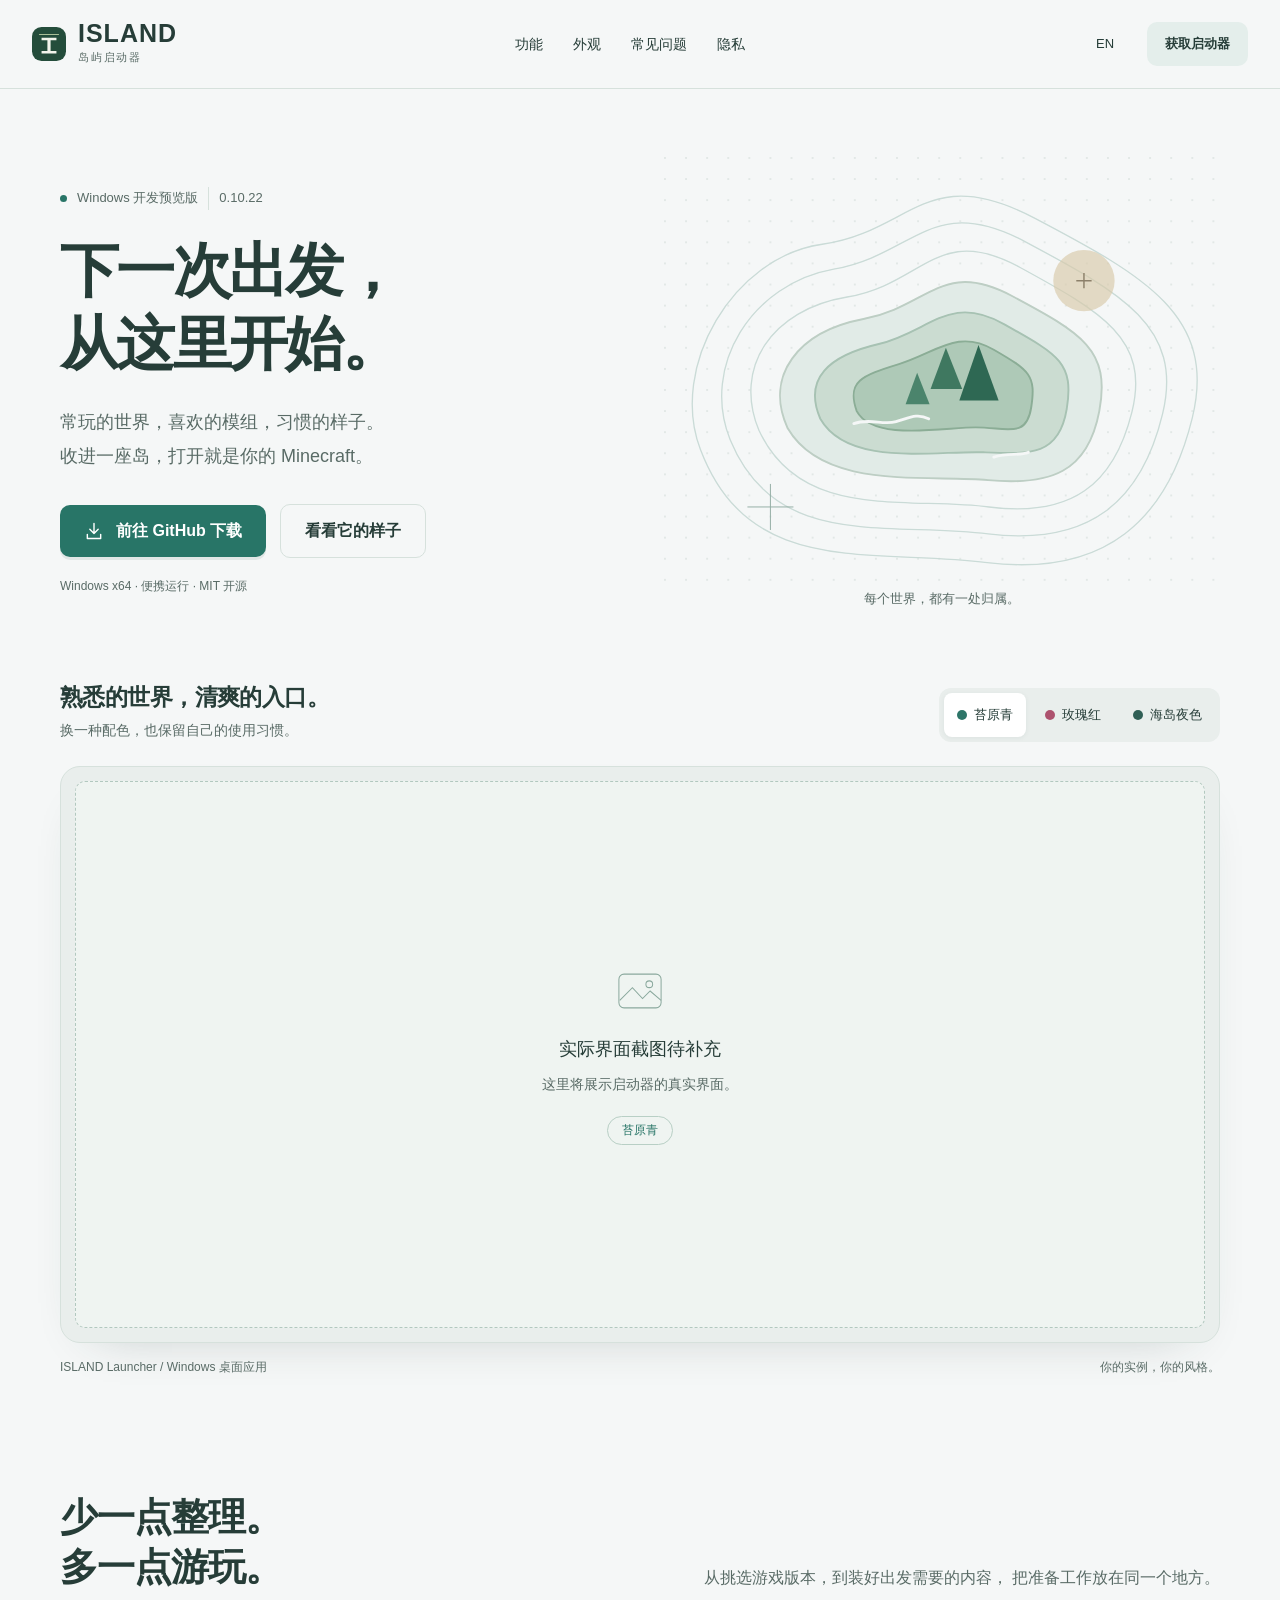
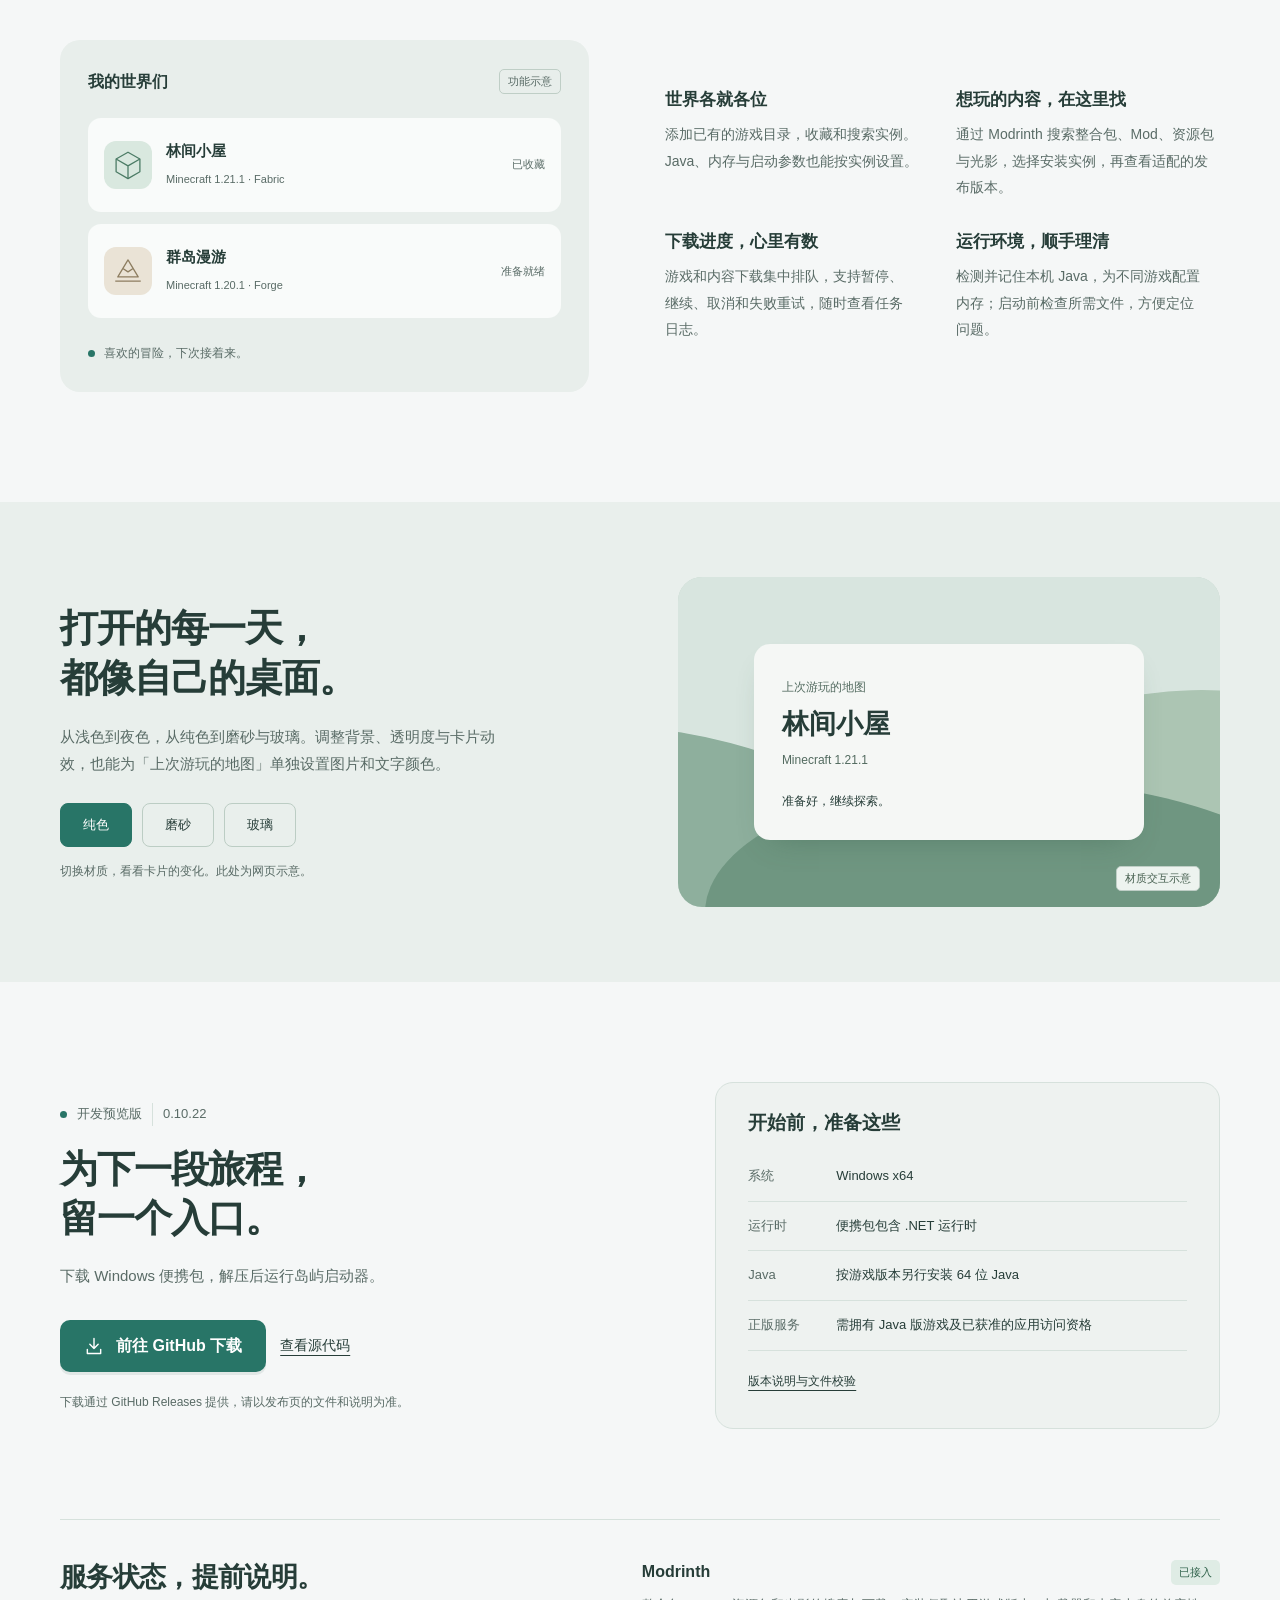
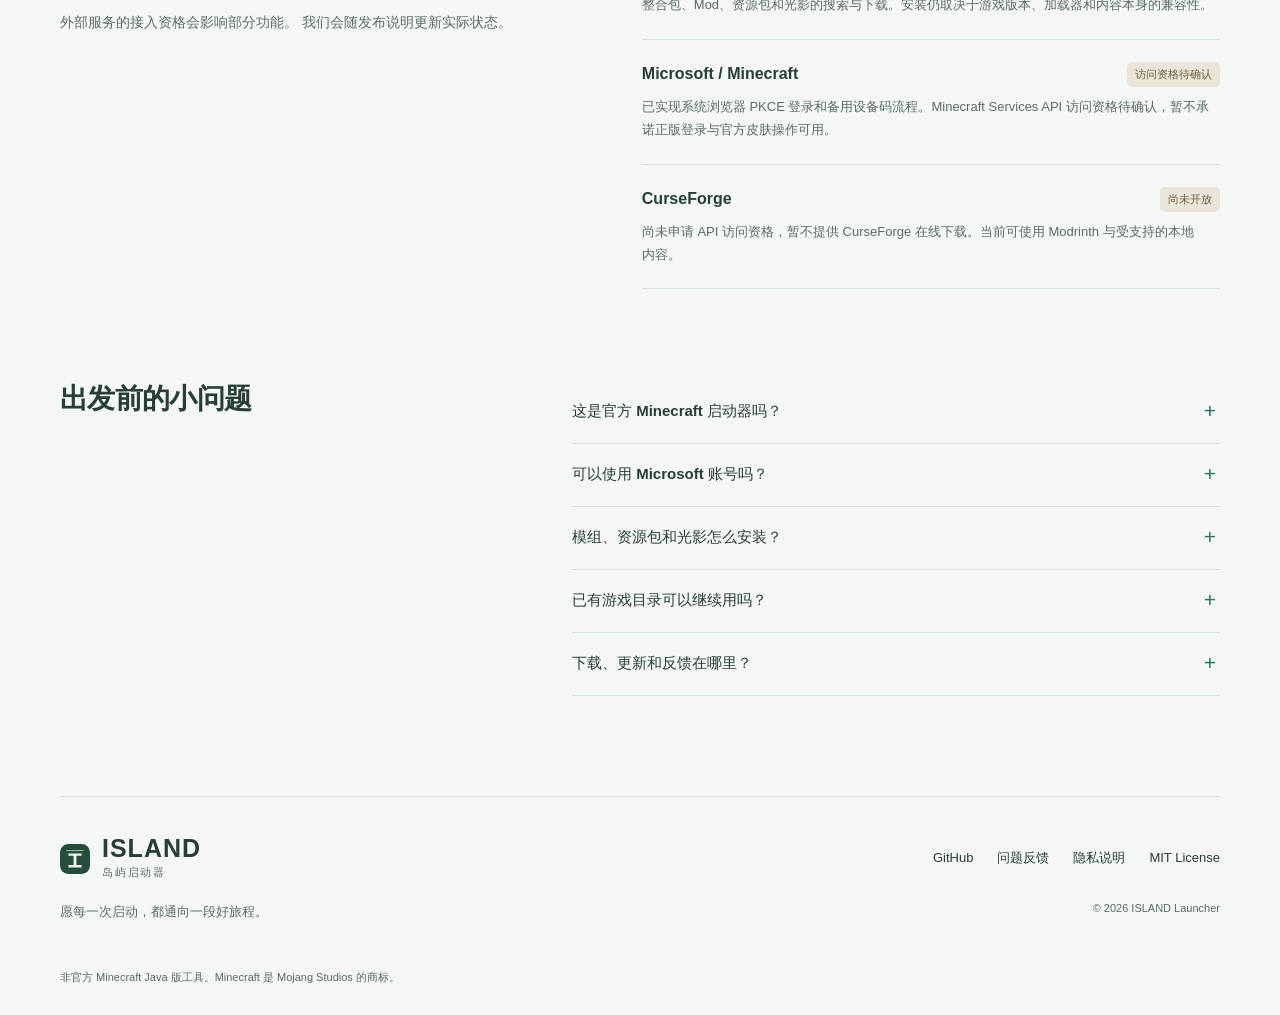
==== launcher/website/index.html @ ce2cfb34 "Redesign bilingual website with soft island palette and owner-supplied screenshot slots" ====
<!doctype html>
<html lang="zh-CN" data-palette="forest">
<head>
<meta charset="utf-8"><meta name="viewport" content="width=device-width,initial-scale=1"><meta name="theme-color" content="#f5f7f7"><meta name="description" content="ISLAND 岛屿启动器，为 Minecraft Java 版整理实例、下载模组与光影，定制属于你的桌面。适用于 Windows x64。"><meta name="referrer" content="no-referrer"><meta property="og:type" content="website"><meta property="og:title" content="ISLAND 岛屿启动器 — 下一次出发，从这里开始。"><meta property="og:description" content="管理游戏实例，下载模组与光影，让每个世界都有自己的位置。"><title>ISLAND 岛屿启动器 — 下一次出发，从这里开始。</title><link rel="icon" href="./assets/favicon.svg" type="image/svg+xml"><link rel="stylesheet" href="./styles.css"><script src="./site.config.js" defer></script><script src="./links.js" defer></script><script src="./app.js" defer></script>
</head>
<body>
<a class="skip-link" href="#main" data-i18n="skip">跳到主要内容</a>
<header class="site-header"><div class="header-inner"><a class="wordmark" href="./index.html" aria-label="ISLAND Launcher 首页" data-i18n-aria="home"><img src="./assets/favicon.svg" width="34" height="34" alt=""><span>ISLAND<small data-i18n="brand.subtitle">岛屿启动器</small></span></a><button class="menu-toggle" type="button" aria-expanded="false" aria-controls="main-nav" aria-label="打开导航" data-i18n-aria="menu"><span></span><span></span></button><nav id="main-nav" class="main-nav" aria-label="主要导航" data-i18n-aria="navigation"><a href="#features" data-i18n="nav.features">功能</a><a href="#appearance" data-i18n="nav.look">外观</a><a href="#faq" data-i18n="nav.faq">常见问题</a><a href="./privacy.html" data-i18n="nav.privacy">隐私</a></nav><div class="header-actions"><button class="language-button" type="button" data-language-toggle aria-label="Switch to English">EN</button><a class="button button-small" href="#download" data-i18n="nav.download">获取启动器</a></div></div></header>
<main id="main">
<section class="hero section-shell"><div class="hero-copy"><p class="release-label"><span class="status-dot" aria-hidden="true"></span><span data-i18n="hero.preview">Windows 开发预览版</span><span data-version>0.10.22</span></p><h1 data-i18n="hero.title">下一次出发，<br>从这里开始。</h1><p class="hero-description" data-i18n="hero.description">常玩的世界，喜欢的模组，习惯的样子。<br>收进一座岛，打开就是你的 Minecraft。</p><div class="hero-actions"><a class="button button-primary unavailable" data-download aria-disabled="true" tabindex="-1"><svg viewBox="0 0 24 24" aria-hidden="true"><path d="M12 3v12m-5-5 5 5 5-5M4 16v5h16v-5"/></svg><span data-download-label>下载即将开放</span></a><a class="button button-quiet" href="#showcase" data-i18n="hero.explore">看看它的样子</a></div><p class="platform-note" data-i18n="hero.platform">Windows x64 · 便携运行 · MIT 开源</p></div><div class="island-art" aria-hidden="true"><svg viewBox="0 0 580 460"><defs><pattern id="dots" width="22" height="22" patternUnits="userSpaceOnUse"><circle cx="1" cy="1" r="1" fill="#acbdb7"/></pattern></defs><rect width="580" height="460" fill="url(#dots)" opacity=".35"/><g fill="none" stroke="#cadbd7" stroke-width="1.4"><path d="M38 305C5 219 72 104 165 91S273 4 387 64 577 166 551 272 461 438 337 423 89 439 38 305Z"/><path d="M69 295C38 218 92 132 177 117S279 36 378 89 542 177 520 268 444 406 338 393 116 410 69 295Z"/><path d="M99 285C72 220 112 159 191 146S285 68 371 115 507 190 488 266 425 376 339 365 143 380 99 285Z"/></g><path d="M129 283C104 228 140 182 208 169S290 106 363 145 466 201 454 265 403 343 338 337 167 348 129 283Z" fill="#e1ebe7" stroke="#bdcec4" stroke-width="2"/><path d="M163 273C145 231 172 207 224 195S297 142 354 174 428 214 420 263 382 310 333 308 192 324 163 273Z" fill="#cbdcd1" stroke="#a7c2b3" stroke-width="2"/><path d="M201 265C190 234 206 228 245 216S306 179 344 201 388 228 383 261 358 282 325 282 218 297 201 265Z" fill="#aec9b7" stroke="#8bad96" stroke-width="2"/><path d="m278 242 16-43 17 43Z" fill="#3f7860"/><path d="m308 254 20-58 21 58Z" fill="#2e6853"/><path d="m252 258 12-33 13 33Z" fill="#4b846c"/><path d="M198 278c17-6 30 2 44-2s22-9 34-3M344 313c15-5 26-1 36-5" fill="none" stroke="#f5f7f7" stroke-width="3" stroke-linecap="round"/><circle cx="438" cy="129" r="32" fill="#d9c9aa" opacity=".65"/><path d="M430 129h16m-8-8v16" stroke="#8c806a" stroke-width="1.5"/><path d="M87 365h48m-24-24v48" stroke="#93ada4"/></svg><span class="art-caption" data-i18n="hero.art">每个世界，都有一处归属。</span></div></section>
<section id="showcase" class="showcase section-shell" aria-labelledby="showcase-title"><div class="showcase-toolbar"><div><h2 id="showcase-title" data-i18n="showcase.title">熟悉的世界，清爽的入口。</h2><p data-i18n="showcase.description">换一种配色，也保留自己的使用习惯。</p></div><div class="theme-options" role="group" aria-label="切换主题预览" data-i18n-aria="showcase.aria"><button type="button" class="theme-option" data-theme-choice="forest" aria-pressed="true"><span class="swatch swatch-forest" aria-hidden="true"></span><span data-i18n="theme.forest">苔原青</span></button><button type="button" class="theme-option" data-theme-choice="rose" aria-pressed="false"><span class="swatch swatch-rose" aria-hidden="true"></span><span data-i18n="theme.rose">玫瑰红</span></button><button type="button" class="theme-option" data-theme-choice="glass" aria-pressed="false"><span class="swatch swatch-glass" aria-hidden="true"></span><span data-i18n="theme.glass">海岛夜色</span></button></div></div><div class="screenshot-stage"><div class="image-placeholder" id="main-placeholder"><svg viewBox="0 0 64 64" aria-hidden="true"><rect x="7" y="12" width="50" height="40" rx="6"/><path d="m8 43 15-15 12 13 9-9 13 11"/><circle cx="43" cy="24" r="4"/></svg><strong data-i18n="showcase.pending">实际界面截图待补充</strong><p data-i18n="showcase.pendingNote">这里将展示启动器的真实界面。</p><span id="placeholder-theme">苔原青</span></div><button class="screenshot-button" type="button" data-zoom-main hidden aria-label="放大查看启动器界面" data-i18n-aria="showcase.zoom"><img id="main-screenshot" alt="ISLAND Launcher 实际界面" width="1240" height="830"><span class="zoom-label" data-i18n="showcase.enlarge">放大查看</span></button></div><div class="showcase-caption"><span data-i18n="showcase.caption">ISLAND Launcher / Windows 桌面应用</span><span data-i18n="showcase.captionRight">你的实例，你的风格。</span></div></section>
<section id="features" class="feature-section section-shell"><div class="section-heading"><h2 data-i18n="features.title">少一点整理。<br>多一点游玩。</h2><p data-i18n="features.description">从挑选游戏版本，到装好出发需要的内容，<br>把准备工作放在同一个地方。</p></div><div class="feature-layout"><div class="worlds-demo" aria-label="实例管理示意，非实际应用界面" data-i18n-aria="features.demo"><div class="demo-toolbar"><strong data-i18n="features.demoTitle">我的世界们</strong><span data-i18n="features.demoNote">功能示意</span></div><div class="world-row"><span class="world-icon"><svg viewBox="0 0 40 40" aria-hidden="true"><path d="m20 5 14 8v15l-14 8-14-8V13Z"/><path d="m6 13 14 8 14-8M20 21v15"/></svg></span><div><strong data-i18n="world.forest">林间小屋</strong><small>Minecraft 1.21.1 · Fabric</small></div><span class="world-status" data-i18n="world.favorite">已收藏</span></div><div class="world-row"><span class="world-icon sand"><svg viewBox="0 0 40 40" aria-hidden="true"><path d="M8 27 20 7l12 20ZM5 32h30m-21-15 6 4 6-4"/></svg></span><div><strong data-i18n="world.island">群岛漫游</strong><small>Minecraft 1.20.1 · Forge</small></div><span class="world-status" data-i18n="world.ready">准备就绪</span></div><div class="demo-bottom"><span class="status-dot" aria-hidden="true"></span><span data-i18n="features.demoBottom">喜欢的冒险，下次接着来。</span></div></div><div class="feature-list"><article><h3 data-i18n="features.instances">世界各就各位</h3><p data-i18n="features.instancesBody">添加已有的游戏目录，收藏和搜索实例。Java、内存与启动参数也能按实例设置。</p></article><article><h3 data-i18n="features.downloads">想玩的内容，在这里找</h3><p data-i18n="features.downloadsBody">通过 Modrinth 搜索整合包、Mod、资源包与光影，选择安装实例，再查看适配的发布版本。</p></article><article><h3 data-i18n="features.queue">下载进度，心里有数</h3><p data-i18n="features.queueBody">游戏和内容下载集中排队，支持暂停、继续、取消和失败重试，随时查看任务日志。</p></article><article><h3 data-i18n="features.runtime">运行环境，顺手理清</h3><p data-i18n="features.runtimeBody">检测并记住本机 Java，为不同游戏配置内存；启动前检查所需文件，方便定位问题。</p></article></div></div></section>
<section id="appearance" class="appearance-section"><div class="section-shell appearance-layout"><div class="appearance-copy"><h2 data-i18n="appearance.title">打开的每一天，<br>都像自己的桌面。</h2><p data-i18n="appearance.body">从浅色到夜色，从纯色到磨砂与玻璃。调整背景、透明度与卡片动效，也能为「上次游玩的地图」单独设置图片和文字颜色。</p><div class="material-options" role="group" aria-label="背景材质示意" data-i18n-aria="appearance.materials"><button type="button" data-material="solid" aria-pressed="true" data-i18n="material.solid">纯色</button><button type="button" data-material="frosted" aria-pressed="false" data-i18n="material.frosted">磨砂</button><button type="button" data-material="glass" aria-pressed="false" data-i18n="material.glass">玻璃</button></div><p class="interaction-hint" data-i18n="appearance.hint">切换材质，看看卡片的变化。此处为网页示意。</p></div><div class="material-demo" data-material-demo="solid"><div class="sample-landscape" aria-hidden="true"><span></span><span></span><span></span></div><div class="map-sample"><span data-i18n="appearance.mapLabel">上次游玩的地图</span><h3 data-i18n="world.forest">林间小屋</h3><p>Minecraft 1.21.1</p><span class="map-action" data-i18n="appearance.mapAction">准备好，继续探索。</span></div><span class="demo-disclaimer" data-i18n="appearance.demo">材质交互示意</span></div></div></section>
<section id="download" class="download-section section-shell"><div class="download-copy"><span class="release-label"><span class="status-dot" aria-hidden="true"></span><span data-i18n="download.preview">开发预览版</span><span data-version>0.10.22</span></span><h2 data-i18n="download.title">为下一段旅程，<br>留一个入口。</h2><p data-i18n="download.body">下载 Windows 便携包，解压后运行岛屿启动器。</p><div class="hero-actions"><a class="button button-primary unavailable" data-download aria-disabled="true" tabindex="-1"><svg viewBox="0 0 24 24" aria-hidden="true"><path d="M12 3v12m-5-5 5 5 5-5M4 16v5h16v-5"/></svg><span data-download-label>下载即将开放</span></a><a class="text-link unavailable" data-github aria-disabled="true" tabindex="-1" data-i18n="download.source">查看源代码</a></div><p class="download-note" data-download-note>发布后将通过 GitHub Releases 提供下载。</p></div><div class="requirements"><h3 data-i18n="download.requirements">开始前，准备这些</h3><dl><div><dt data-i18n="download.system">系统</dt><dd>Windows x64</dd></div><div><dt data-i18n="download.runtime">运行时</dt><dd data-i18n="download.runtimeBody">便携包包含 .NET 运行时</dd></div><div><dt>Java</dt><dd data-i18n="download.java">按游戏版本另行安装 64 位 Java</dd></div><div><dt data-i18n="download.account">正版服务</dt><dd data-i18n="download.accountBody">需拥有 Java 版游戏及已获准的应用访问资格</dd></div></dl><a class="text-link unavailable" data-releases aria-disabled="true" tabindex="-1" data-i18n="download.notes">版本说明与文件校验</a></div></section>
<section id="services" class="services-section section-shell"><div><h2 data-i18n="services.title">服务状态，提前说明。</h2><p data-i18n="services.body">外部服务的接入资格会影响部分功能。<br>我们会随发布说明更新实际状态。</p></div><div class="service-list"><article><div><h3>Modrinth</h3><span class="service-status available" data-i18n="services.available">已接入</span></div><p data-i18n="services.modrinth">整合包、Mod、资源包和光影的搜索与下载。安装仍取决于游戏版本、加载器和内容本身的兼容性。</p></article><article><div><h3>Microsoft / Minecraft</h3><span class="service-status" data-i18n="services.pending">访问资格待确认</span></div><p data-i18n="services.microsoft">已实现系统浏览器 PKCE 登录和备用设备码流程。Minecraft Services API 访问资格待确认，暂不承诺正版登录与官方皮肤操作可用。</p></article><article><div><h3>CurseForge</h3><span class="service-status" data-i18n="services.notYet">尚未开放</span></div><p data-i18n="services.curseforge">尚未申请 API 访问资格，暂不提供 CurseForge 在线下载。当前可使用 Modrinth 与受支持的本地内容。</p></article></div></section>
<section id="faq" class="faq-section section-shell"><h2 data-i18n="faq.title">出发前的小问题</h2><div class="faq-list"><details><summary data-i18n="faq.q1">这是官方 Minecraft 启动器吗？</summary><p data-i18n="faq.a1">ISLAND 是独立开发的非官方 Minecraft Java 版启动器，与 Mojang Studios 或 Microsoft 无隶属、合作或背书关系。</p></details><details><summary data-i18n="faq.q2">可以使用 Microsoft 账号吗？</summary><p data-i18n="faq.a2">已实现浏览器授权码 + PKCE 和备用设备码流程，但本应用的 Minecraft API 访问资格仍待确认。正版服务需要已获准的应用与拥有 Java 版游戏的账号，请以发布说明为准。</p></details><details><summary data-i18n="faq.q3">模组、资源包和光影怎么安装？</summary><p data-i18n="faq.a3">在启动器下载中心选择内容类型和安装实例，搜索 Modrinth 内容并选择兼容版本。Mod 需要对应的加载器；光影通常还需要 Iris 或 OptiFine 等组件。资源包和光影下载后需在游戏中启用。</p></details><details><summary data-i18n="faq.q4">已有游戏目录可以继续用吗？</summary><p data-i18n="faq.a4">可以添加已有的 .minecraft 目录，浏览其中的实例和存档。为避免混用不同版本的内容，建议按实例管理目录；具体兼容性仍取决于游戏、加载器和依赖。</p></details><details><summary data-i18n="faq.q5">下载、更新和反馈在哪里？</summary><p data-i18n="faq.a5">下载和版本说明通过 GitHub Releases 提供，问题可通过项目 Issues 反馈。本站不提供网页账号登录，也不托管 Minecraft 游戏文件。</p></details></div></section>
</main>
<footer class="site-footer section-shell"><div><a class="wordmark" href="./index.html"><img src="./assets/favicon.svg" width="30" height="30" alt=""><span>ISLAND<small data-i18n="brand.subtitle">岛屿启动器</small></span></a><p data-i18n="footer.note">愿每一次启动，都通向一段好旅程。</p></div><div class="footer-links"><a class="unavailable" data-github aria-disabled="true" tabindex="-1">GitHub</a><a class="unavailable" data-contact aria-disabled="true" tabindex="-1" data-i18n="footer.contact">问题反馈</a><a href="./privacy.html" data-i18n="nav.privacy">隐私说明</a><a href="./LICENSE.txt">MIT License</a><small>© 2026 ISLAND Launcher</small></div><p class="independent-note" data-i18n="footer.independent">非官方 Minecraft Java 版工具。Minecraft 是 Mojang Studios 的商标。</p></footer>
<dialog id="image-dialog" aria-label="启动器界面大图" data-i18n-aria="dialog.label"><div class="dialog-toolbar"><span data-i18n="dialog.hint">按 Esc 或点击外侧关闭</span><button type="button" data-close-dialog aria-label="关闭大图" data-i18n-aria="dialog.close">×</button></div><img id="dialog-image" alt="" width="1240" height="830"></dialog>
</body></html>
---- launcher/website/styles.css ----
:root{color-scheme:light;--paper:#f5f7f7;--surface:#fff;--ink:#263d38;--muted:#596b66;--accent:#287567;--accent-hover:#1f5e53;--tint:#e4eeeb;--line:#d6e1dc;--sea:#c8dfda;--sand:#d9c9aa;--font:'Segoe UI','Microsoft YaHei','PingFang SC',sans-serif}
*{box-sizing:border-box}html{scroll-behavior:smooth;scroll-padding-top:100px}body{margin:0;background:var(--paper);color:var(--ink);font:16px/1.75 var(--font);-webkit-font-smoothing:antialiased}button,a{-webkit-tap-highlight-color:transparent;touch-action:manipulation}button{font:inherit;cursor:pointer;color:inherit;border:0}a{color:inherit;text-decoration:none}p,h1,h2,h3{margin:0}h1,h2,h3{line-height:1.3;text-wrap:balance}p{text-wrap:pretty}h1{font-size:clamp(40px,4.6vw,66px);font-weight:650;letter-spacing:-.045em;line-height:1.24}h2{font-size:clamp(28px,3vw,40px);font-weight:650;letter-spacing:-.025em}h3{font-size:19px;font-weight:650}svg{display:block}.button svg{width:20px;height:20px;fill:none;stroke:currentColor;stroke-width:1.7;stroke-linecap:round;stroke-linejoin:round}button:focus-visible,a:focus-visible,summary:focus-visible{outline:3px solid var(--accent);outline-offset:5px}a:not([href]){cursor:default}button,a.button{min-height:44px}img{max-width:100%;height:auto}[hidden]{display:none!important}.section-shell{width:min(1160px,calc(100% - 88px));margin-inline:auto}.skip-link{position:fixed;top:12px;left:12px;z-index:100;background:var(--ink);color:white;padding:10px 18px;transform:translateY(-180%)}.skip-link:focus{transform:none}
.site-header{position:sticky;top:0;z-index:20;background:#f5f7f7f5;border-bottom:1px solid var(--line)}.header-inner{width:min(1280px,calc(100% - 64px));margin:auto;display:flex;align-items:center;justify-content:space-between;gap:24px;min-height:88px}.wordmark{display:inline-flex;gap:12px;align-items:center;line-height:1.1}.wordmark>span{font-family:'Trebuchet MS',var(--font);font-size:25px;letter-spacing:.04em;font-weight:700}.wordmark small{display:block;font:11px/1.8 var(--font);letter-spacing:.16em;color:var(--muted)}.main-nav,.header-actions{display:flex;align-items:center;gap:30px}.main-nav a{font-size:14px;min-height:44px;display:flex;align-items:center}.main-nav a:hover,.text-link:hover,.footer-links a:hover{color:var(--accent);text-decoration:underline;text-underline-offset:5px}.header-actions{gap:20px}.language-button{background:transparent;font-size:13px;min-width:44px;border-radius:8px}.language-button:hover{background:var(--tint)}.button{display:inline-flex;align-items:center;justify-content:center;gap:12px;border-radius:10px;padding:14px 24px;font-weight:600;line-height:1.5;transition:background-color .18s,color .18s;white-space:nowrap}.button-small{font-size:13px;background:var(--tint);padding:10px 18px}.button-small:hover{background:var(--sea)}.button-primary{background:var(--accent);color:white;box-shadow:0 3px 0 #1b463b17}.button-primary:hover{background:var(--accent-hover)}.button-quiet{border:1px solid var(--line);background:transparent}.button-quiet:hover{background:var(--tint)}.button.unavailable{background:#dfe6e3;color:#566b63;box-shadow:none}.menu-toggle{display:none;background:transparent;width:44px;padding:10px}.menu-toggle span{display:block;background:var(--ink);height:2px;margin:6px 0}
.hero{display:grid;grid-template-columns:1.05fr 1fr;align-items:center;gap:20px;padding-top:68px;padding-bottom:72px}.hero-copy{padding-top:12px}.release-label{font-size:13px;color:var(--muted);display:inline-flex;align-items:center;gap:10px;margin-bottom:24px}.release-label [data-version]{border-left:1px solid var(--line);padding-left:10px;font-variant-numeric:tabular-nums}.status-dot{width:7px;height:7px;flex-shrink:0;border-radius:50%;background:var(--accent);display:inline-block}.hero-description{font-size:18px;line-height:1.9;color:var(--muted);margin-top:25px;max-width:32em;white-space:pre-line}.hero-actions{display:flex;align-items:center;gap:14px;flex-wrap:wrap;margin-top:30px}.platform-note{font-size:12px;color:var(--muted);margin-top:18px}.island-art{position:relative;max-width:580px;align-self:center;pointer-events:none}.island-art>svg{width:100%;height:auto}.art-caption{text-align:center;display:block;font-size:13px;color:var(--muted);margin-top:-10px}.showcase{margin-bottom:114px}.showcase-toolbar{display:flex;align-items:end;justify-content:space-between;gap:24px;padding-bottom:24px}.showcase-toolbar h2{font-size:23px}.showcase-toolbar p{font-size:14px;color:var(--muted);margin-top:5px}.theme-options{display:flex;align-items:center;gap:6px;background:#e9eeec;padding:5px;border-radius:12px;flex-shrink:0}.theme-option{display:flex;align-items:center;gap:7px;min-height:40px;border-radius:8px;padding:7px 13px;background:transparent;font-size:13px;white-space:nowrap}.theme-option[aria-pressed=true]{background:var(--surface);box-shadow:0 1px 5px #263d3810}.theme-option:hover{color:var(--accent)}.swatch{width:10px;height:10px;border-radius:50%;display:block}.swatch-forest{background:#2d7568}.swatch-rose{background:#ad526e}.swatch-glass{background:#305f55}.screenshot-stage{background:#e9eeec;padding:14px;border:1px solid var(--line);border-radius:20px;box-shadow:0 20px 50px -35px #263d3850;overflow:hidden}.screenshot-button{padding:0;display:block;width:100%;border-radius:9px;background:transparent;position:relative;overflow:hidden}.screenshot-button img{display:block;width:100%}.zoom-label{position:absolute;right:20px;bottom:18px;background:#f5f7f7ed;border:1px solid var(--line);border-radius:8px;padding:6px 12px;font-size:12px}.image-placeholder{min-height:380px;aspect-ratio:1240/600;display:flex;align-items:center;justify-content:center;flex-direction:column;border:1px dashed #b2c8bf;border-radius:10px;background:#eff4f1}.image-placeholder>svg{width:54px;height:54px;stroke:#8ba99e;stroke-width:1.2;fill:none;margin-bottom:16px}.image-placeholder strong{font-size:18px;font-weight:550}.image-placeholder p{color:var(--muted);font-size:14px;margin-top:6px}.image-placeholder>span{font-size:12px;margin-top:20px;color:var(--accent);border:1px solid #b8cfc5;padding:3px 14px;border-radius:30px}.showcase-caption{display:flex;justify-content:space-between;gap:12px;color:var(--muted);font-size:12px;margin-top:14px}
.feature-section{padding-bottom:110px}.section-heading{display:flex;align-items:end;justify-content:space-between;gap:40px;margin-bottom:48px}.section-heading>p{font-size:16px;color:var(--muted)}.feature-layout{display:grid;grid-template-columns:1fr 1.05fr;gap:76px;align-items:center}.worlds-demo{background:#e8eeeb;border-radius:20px;padding:28px}.demo-toolbar{display:flex;align-items:center;justify-content:space-between;margin-bottom:22px}.demo-toolbar strong{font-size:16px}.demo-toolbar>span,.demo-disclaimer{font-size:11px;color:var(--muted);border:1px solid #bfcec6;padding:2px 8px;border-radius:5px}.world-row{display:flex;align-items:center;gap:14px;background:#f9fbfa;padding:20px 16px;border-radius:13px;margin-top:12px}.world-icon{display:flex;align-items:center;justify-content:center;width:48px;height:48px;border-radius:12px;background:#d9e8df;flex-shrink:0}.world-icon svg{width:34px;height:34px;fill:none;stroke:#4b7b65;stroke-width:1.5;stroke-linejoin:round}.world-icon.sand{background:#eae3d6}.world-icon.sand svg{stroke:#8d7d60}.world-row strong{display:block;font-size:15px}.world-row small{font-size:11px;color:var(--muted)}.world-status{margin-left:auto;font-size:11px;color:var(--muted);white-space:nowrap}.demo-bottom{display:flex;align-items:center;gap:9px;font-size:12px;color:var(--muted);margin-top:25px}.feature-list{display:grid;grid-template-columns:1fr 1fr;gap:30px 28px}.feature-list h3{font-size:17px;margin-bottom:10px}.feature-list p{font-size:14px;color:var(--muted);line-height:1.9}
.appearance-section{padding:75px 0;background:#e9efec}.appearance-layout{display:grid;grid-template-columns:1fr 1fr;align-items:center;gap:76px}.appearance-copy>p{font-size:15px;color:var(--muted);margin-top:22px;max-width:30em}.material-options{display:flex;gap:10px;margin-top:26px}.material-options button{border:1px solid #bccdc4;border-radius:8px;background:transparent;min-width:72px;padding:7px 18px;font-size:13px}.material-options button[aria-pressed=true]{background:var(--accent);border-color:var(--accent);color:white}.appearance-copy .interaction-hint{font-size:12px;margin-top:14px}.material-demo{position:relative;min-height:330px;border-radius:24px;overflow:hidden;background:#c5d5cb;display:flex;justify-content:center;align-items:center}.sample-landscape{position:absolute;inset:0;background:#d8e5df}.sample-landscape span{position:absolute;border-radius:45% 55% 0 0;background:#8eaf9d;width:100%;height:75%;bottom:-30%;left:-35%;transform:rotate(20deg)}.sample-landscape span:nth-child(2){background:#acc5b3;left:25%;bottom:-15%;transform:rotate(-20deg)}.sample-landscape span:nth-child(3){background:#6f9681;left:5%;bottom:-51%;transform:rotate(0deg);width:120%;height:90%}.map-sample{position:relative;width:72%;border-radius:16px;background:#f5f7f5;padding:28px;box-shadow:0 14px 30px -18px #31584470;min-height:196px;transition:background .2s,backdrop-filter .2s}.map-sample>span:first-child{font-size:12px;color:#536b60}.map-sample h3{font-size:27px;margin-top:7px}.map-sample>p{font-size:12px;color:#536b60;margin-top:8px}.map-action{display:block;font-size:12px;margin-top:20px}.material-demo[data-material-demo=frosted] .map-sample{background:#f5f7f5a8;backdrop-filter:blur(18px)}.material-demo[data-material-demo=glass] .map-sample{background:#f5f7f54d;backdrop-filter:blur(4px);border:1px solid #ffffffb5;box-shadow:inset 0 1px 1px #fff,0 10px 30px -15px #31584450}.demo-disclaimer{position:absolute;bottom:16px;right:20px;background:#edf3ef;color:#486151}
.download-section{padding-top:100px;padding-bottom:90px;display:grid;grid-template-columns:1.1fr 1fr;gap:100px;align-items:center}.download-copy>p{font-size:15px;color:var(--muted);margin-top:20px}.download-copy .download-note{font-size:12px;max-width:34em}.download-copy .release-label{margin-bottom:18px}.text-link{font-size:14px;text-decoration:underline;text-underline-offset:5px;padding:8px 0;display:inline-block}.requirements{padding:28px 32px;border:1px solid var(--line);border-radius:18px;background:#eef2f0}.requirements h3{margin-bottom:16px}.requirements dl{margin:0}.requirements dl>div{display:grid;grid-template-columns:70px 1fr;gap:18px;padding:13px 0;border-bottom:1px solid var(--line);font-size:13px}.requirements dt{color:var(--muted)}.requirements dd{margin:0}.requirements>.text-link{font-size:12px;margin-top:12px}.services-section{padding:40px 0 70px;border-top:1px solid var(--line);display:grid;grid-template-columns:1fr 1.2fr;gap:100px}.services-section h2{font-size:27px}.services-section>div>p{font-size:14px;color:var(--muted);margin-top:15px}.service-list article{padding:0 0 22px;margin-bottom:22px;border-bottom:1px solid var(--line)}.service-list article>div{display:flex;align-items:center;justify-content:space-between;gap:20px}.service-list h3{font-size:16px}.service-status{font-size:11px;background:#eae5d9;color:#6e613f;border-radius:5px;padding:3px 8px;white-space:nowrap}.service-status.available{background:#dfece5;color:#31634c}.service-list p{font-size:13px;color:var(--muted);margin-top:9px}.faq-section{display:grid;grid-template-columns:1fr 1.5fr;gap:80px;padding-bottom:100px}.faq-section h2{font-size:28px}.faq-list details{border-bottom:1px solid var(--line)}.faq-list summary{cursor:pointer;list-style:none;font-weight:550;min-height:62px;padding:17px 32px 17px 0;position:relative;font-size:15px}.faq-list summary::-webkit-details-marker{display:none}.faq-list summary:after{content:'+';position:absolute;right:4px;font-weight:400;font-size:21px;top:12px;color:var(--accent)}.faq-list details[open] summary:after{content:'−'}.faq-list details>p{font-size:14px;color:var(--muted);padding:0 24px 23px 0;line-height:1.9}.site-footer{border-top:1px solid var(--line);padding-top:38px;padding-bottom:28px;display:grid;grid-template-columns:1fr 1fr;gap:24px}.site-footer>div>p{font-size:13px;color:var(--muted);margin-top:18px}.footer-links{display:flex;align-items:center;justify-content:end;flex-wrap:wrap;gap:12px 24px;font-size:13px}.footer-links a{padding:5px 0}.footer-links small{font-size:11px;color:var(--muted);flex-basis:100%;text-align:right}.independent-note{grid-column:1/-1;font-size:11px;color:var(--muted);padding-top:20px}.unavailable{color:var(--muted);text-decoration:none}.modal-open{overflow:hidden}dialog{width:min(1280px,94vw);max-height:94vh;padding:12px;border:1px solid var(--line);border-radius:16px;background:var(--paper);color:var(--ink)}dialog::backdrop{background:#263d38a6;backdrop-filter:blur(6px)}dialog>img{display:block;max-height:82vh;max-width:100%;margin:auto;object-fit:contain}.dialog-toolbar{display:flex;align-items:center;justify-content:space-between;padding:0 8px 8px;font-size:12px;color:var(--muted)}.dialog-toolbar button{width:44px;background:transparent;font-size:26px}
.privacy-main{padding-top:65px;padding-bottom:80px}.privacy-intro{max-width:760px;margin-bottom:52px}.privacy-intro h1{font-size:44px}.privacy-intro .eyebrow{display:none}.privacy-date{font-size:13px;color:var(--muted);margin-top:18px}.privacy-lead{font-size:17px;color:var(--muted);margin-top:20px}.privacy-layout{display:grid;grid-template-columns:200px 1fr;gap:70px}.privacy-contents{display:flex;flex-direction:column;align-self:start;position:sticky;top:120px}.privacy-contents a{font-size:14px;padding:10px 0}.privacy-contents a:hover{color:var(--accent)}.privacy-article{max-width:750px}.privacy-article section{margin-bottom:46px}.privacy-article .section-number{display:none}.privacy-article h2{font-size:25px;margin-bottom:20px}.privacy-article p{font-size:15px;line-height:1.95;color:var(--muted);margin-top:14px;overflow-wrap:anywhere}.privacy-callout{background:var(--tint);border-left:3px solid var(--accent);padding:16px 20px;font-size:14px;margin-top:20px}.privacy-nav{margin-left:auto;font-size:14px}.privacy-nav a{padding:12px}.github-link{font-size:13px}.privacy-main+.site-footer .wordmark>span{font-size:23px}html[lang=en] h1,html[lang=en] h2{font-family:'Trebuchet MS',var(--font);letter-spacing:-.04em}html[lang=en] h1{font-size:clamp(40px,4.7vw,68px)}html[lang=en] .hero-description{font-size:17px}
@media(max-width:1050px){.section-shell{width:calc(100% - 56px)}.header-inner{width:calc(100% - 48px);gap:15px}.main-nav{gap:20px}.feature-layout,.appearance-layout{gap:40px}.download-section,.services-section{gap:50px}.worlds-demo{padding:22px}.world-status{display:none}.hero{padding-top:50px;padding-bottom:60px}.hero h1{font-size:46px}.hero-description{font-size:16px}.hero-actions{gap:10px}.hero-actions .button{padding:13px 18px}.theme-option{padding:7px 10px}.faq-section{gap:40px}}
@media(max-width:760px){.section-shell{width:calc(100% - 40px)}.header-inner{width:calc(100% - 32px);min-height:72px;gap:8px}.wordmark>span{font-size:21px}.wordmark>img{width:29px;height:29px}.wordmark{gap:8px}.wordmark small{font-size:10px}.header-actions{gap:5px}.header-actions .button-small{font-size:12px;padding:10px 12px}.menu-toggle{display:block;margin-left:auto}.main-nav{display:none;position:absolute;top:72px;left:0;right:0;padding:18px 24px;background:var(--paper);border-bottom:1px solid var(--line);box-shadow:0 16px 18px -20px #263d3870}.main-nav.is-open{display:flex;flex-direction:column;align-items:stretch;gap:2px}.main-nav a{padding:7px 4px}.hero{grid-template-columns:1fr;gap:5px;padding-top:38px;padding-bottom:35px}.hero-copy{padding:0}.hero h1{font-size:48px}.release-label{margin-bottom:20px}.hero-description{font-size:16px;margin-top:20px}.hero-actions{margin-top:24px}.platform-note{font-size:11px}.island-art{width:min(420px,100%);justify-self:center;margin-top:5px}.art-caption{font-size:12px;margin-top:-25px}.showcase{margin-bottom:70px}.showcase-toolbar{align-items:start;flex-direction:column;gap:18px;padding-bottom:18px}.showcase-toolbar h2{font-size:22px}.theme-options{align-self:start}.theme-option{padding:7px 12px}.screenshot-stage{padding:7px;border-radius:13px}.image-placeholder{min-height:240px;aspect-ratio:1.4}.image-placeholder strong{font-size:16px}.image-placeholder p{font-size:12px}.showcase-caption{font-size:10px}.showcase-caption>span:last-child{display:none}.section-heading{flex-direction:column;align-items:start;gap:18px;margin-bottom:28px}.section-heading>p{font-size:15px}.feature-layout{grid-template-columns:1fr;gap:34px}.feature-section{padding-bottom:65px}.feature-list{gap:28px 22px}.feature-list h3{font-size:16px}.feature-list p{font-size:13px}.worlds-demo{padding:24px}.world-status{display:block}.appearance-section{padding:52px 0}.appearance-layout{grid-template-columns:1fr;gap:30px}.appearance-copy>p{font-size:14px}.material-demo{min-height:300px}.download-section{grid-template-columns:1fr;gap:32px;padding-top:65px;padding-bottom:55px}.requirements{padding:24px}.services-section{grid-template-columns:1fr;gap:30px;padding-top:30px;padding-bottom:40px}.services-section h2{font-size:26px}.service-list article:last-child{margin-bottom:0}.faq-section{grid-template-columns:1fr;gap:24px;padding-bottom:60px}.faq-section h2{font-size:26px}.site-footer{grid-template-columns:1fr;gap:24px}.footer-links{justify-content:start;gap:10px 24px}.footer-links small{text-align:left}.independent-note{padding-top:0}.privacy-main{padding-top:40px}.privacy-intro h1{font-size:34px}.privacy-lead{font-size:16px}.privacy-layout{grid-template-columns:1fr;gap:30px}.privacy-contents{position:static;flex-direction:row;flex-wrap:wrap;gap:8px 18px;border-bottom:1px solid var(--line);padding-bottom:15px}.privacy-contents a{font-size:12px;padding:5px 0}.privacy-nav{font-size:12px}.privacy-nav a{padding:5px}.privacy-main+.site-footer{display:block}.privacy-main+.site-footer .footer-links{margin-top:22px}body[data-page=privacy] .header-inner{flex-wrap:wrap;padding-block:14px}body[data-page=privacy] .github-link{display:none}}
@media(max-width:380px){.section-shell{width:calc(100% - 32px)}.header-inner{width:calc(100% - 24px)}.hero h1{font-size:40px}.header-actions .button-small{padding:10px}.language-button{min-width:36px}.wordmark>img{display:none}.theme-option{font-size:12px;padding:7px 9px}.worlds-demo{padding:16px}.world-status{display:none}.feature-list{grid-template-columns:1fr}.material-demo{min-height:270px}.map-sample{width:80%;padding:24px}.requirements dl>div{grid-template-columns:60px 1fr;gap:10px}.image-placeholder{min-height:215px}}
h1,h2{white-space:pre-line}.theme-option{min-height:44px}
@media(prefers-reduced-motion:reduce){html{scroll-behavior:auto}*,*:before,*:after{animation:none!important;transition:none!important}}
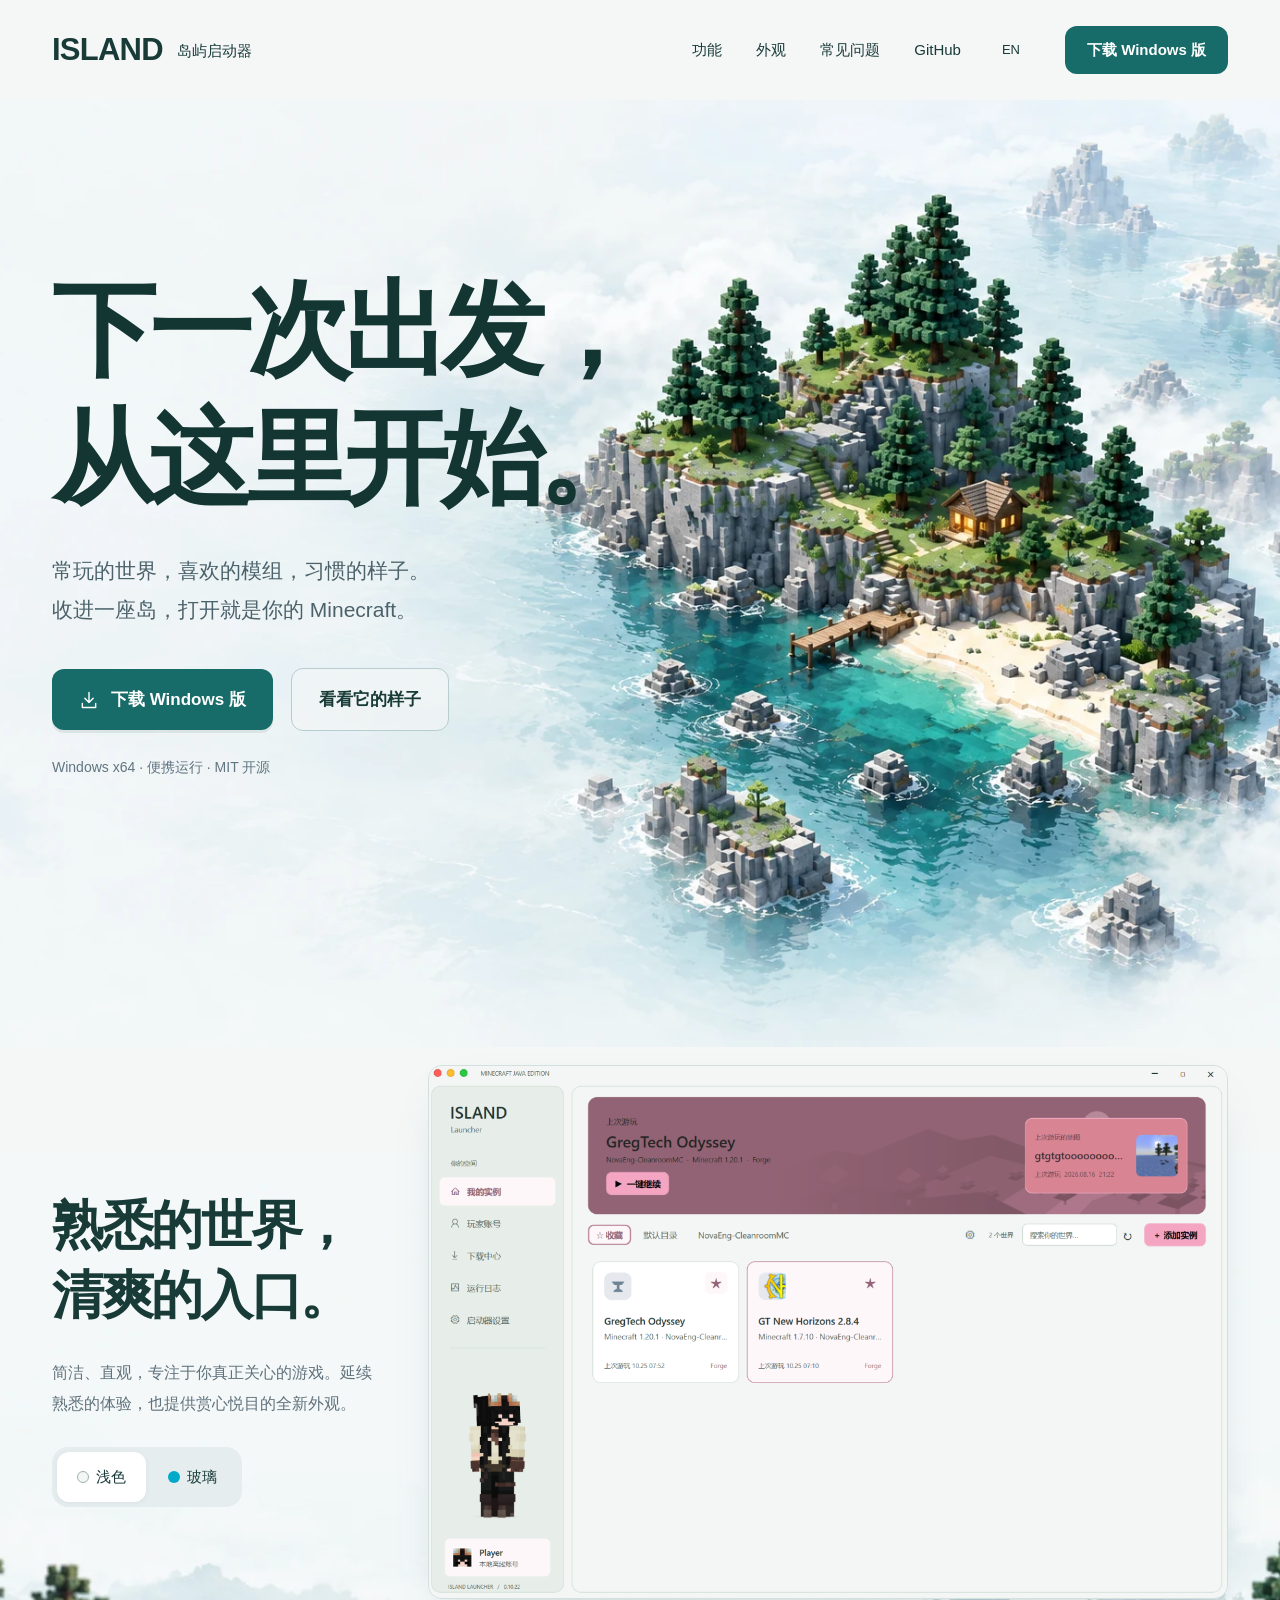
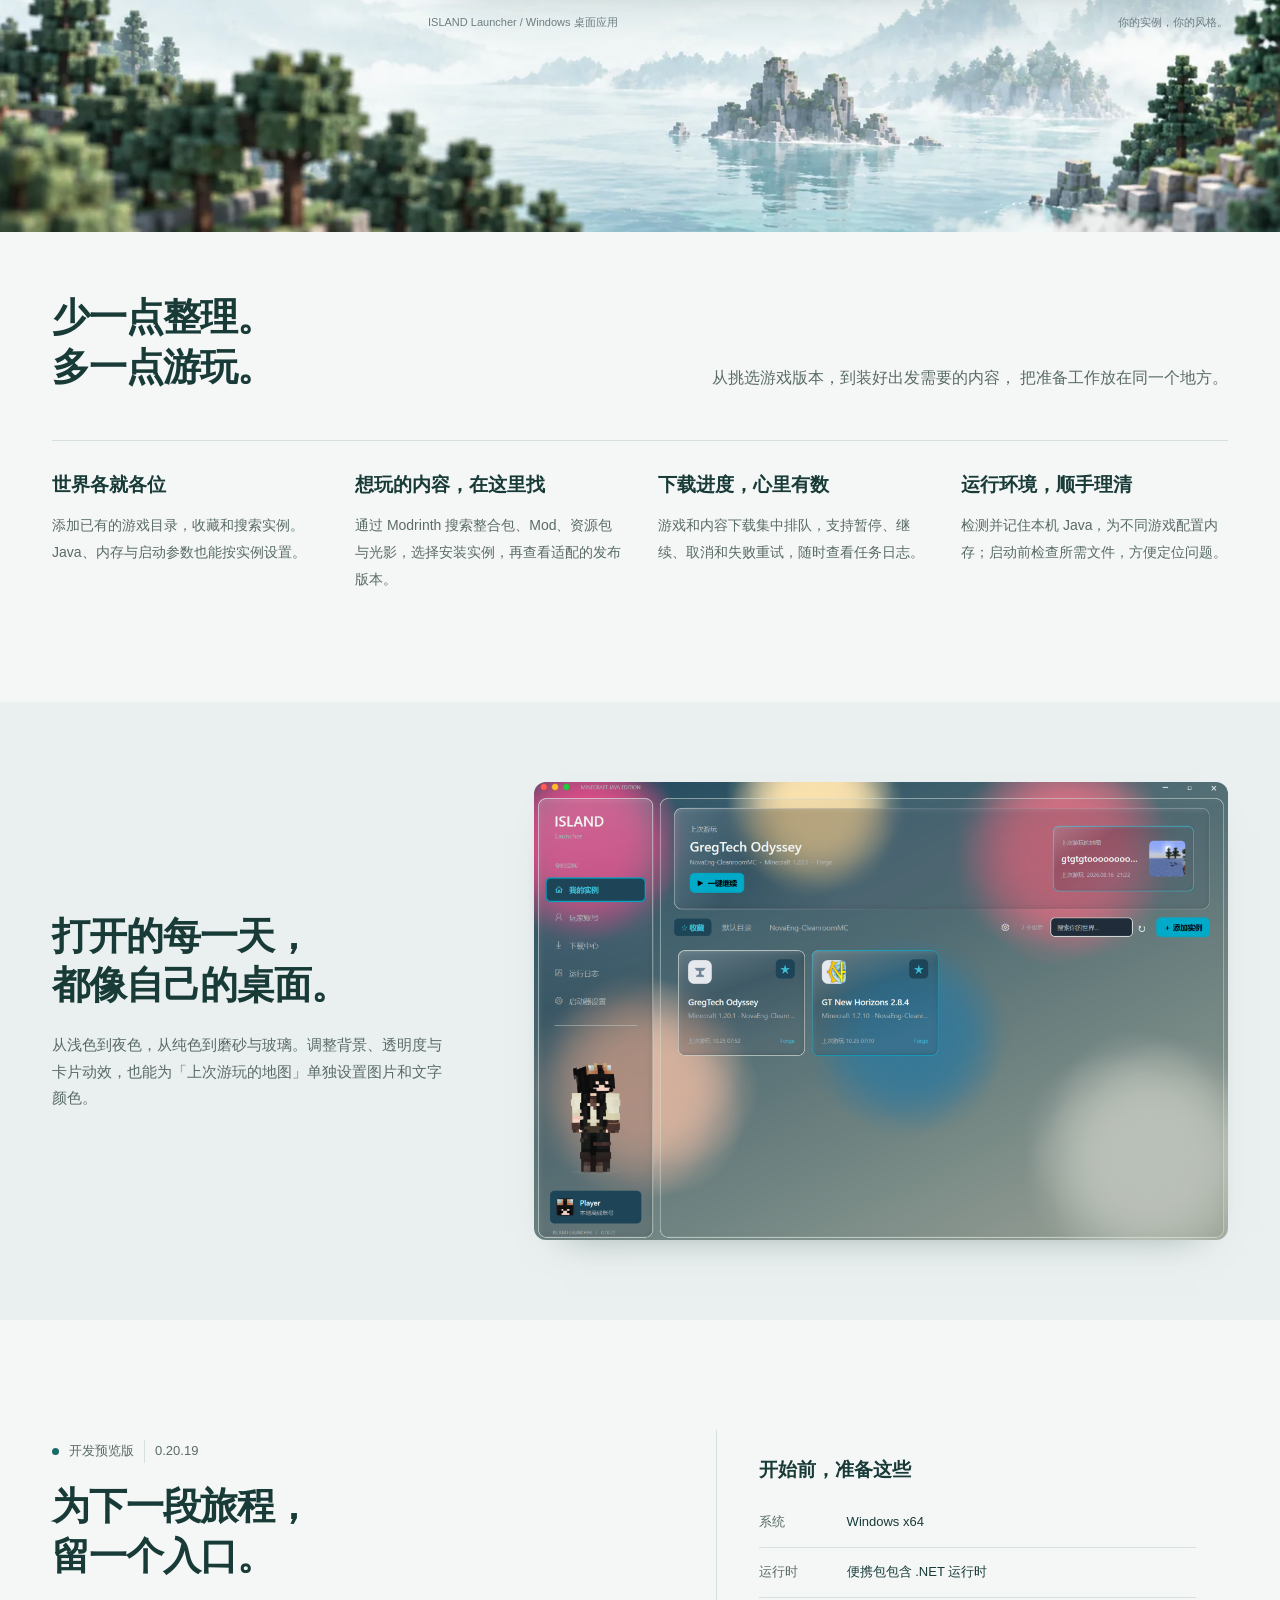
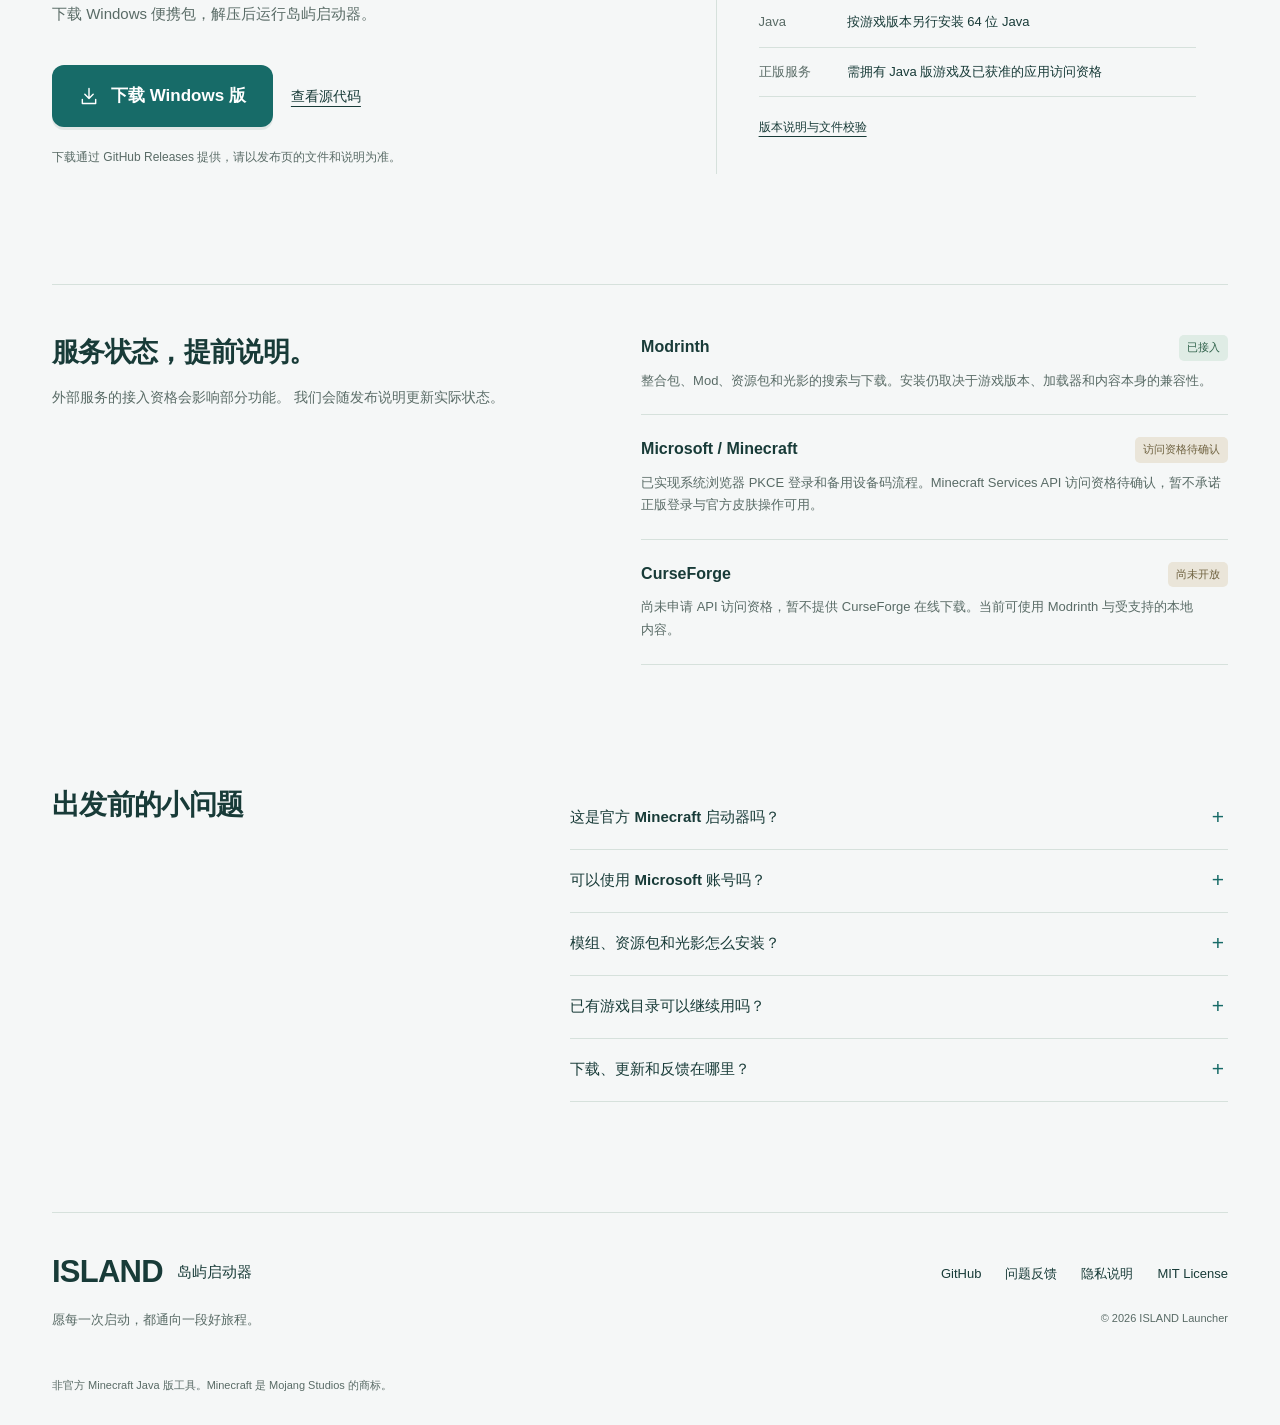
==== commit a6a72ba0: "Release ISLAND Launcher 0.20.19" ====
--- a/launcher/website/index.html
+++ b/launcher/website/index.html
@@ -1,20 +1,21 @@
 <!doctype html>
-<html lang="zh-CN" data-palette="forest">
+<html lang="zh-CN" data-palette="light">
 <head>
-<meta charset="utf-8"><meta name="viewport" content="width=device-width,initial-scale=1"><meta name="theme-color" content="#f5f7f7"><meta name="description" content="ISLAND 岛屿启动器，为 Minecraft Java 版整理实例、下载模组与光影，定制属于你的桌面。适用于 Windows x64。"><meta name="referrer" content="no-referrer"><meta property="og:type" content="website"><meta property="og:title" content="ISLAND 岛屿启动器 — 下一次出发，从这里开始。"><meta property="og:description" content="管理游戏实例，下载模组与光影，让每个世界都有自己的位置。"><title>ISLAND 岛屿启动器 — 下一次出发，从这里开始。</title><link rel="icon" href="./assets/favicon.svg" type="image/svg+xml"><link rel="stylesheet" href="./styles.css"><script src="./site.config.js" defer></script><script src="./links.js" defer></script><script src="./app.js" defer></script>
+<meta charset="utf-8"><meta name="viewport" content="width=device-width,initial-scale=1"><meta name="theme-color" content="#f5f7f7"><meta name="description" content="ISLAND 岛屿启动器，为 Minecraft Java 版整理实例、下载模组与光影，定制属于你的桌面。适用于 Windows x64。"><meta name="referrer" content="no-referrer"><meta property="og:type" content="website"><meta property="og:title" content="ISLAND 岛屿启动器 — 下一次出发，从这里开始。"><meta property="og:description" content="管理游戏实例，下载模组与光影，让每个世界都有自己的位置。"><title>ISLAND 岛屿启动器 — 下一次出发，从这里开始。</title><link rel="icon" href="./assets/favicon.svg" type="image/svg+xml"><link rel="preload" as="image" href="./assets/island-hero.webp"><link rel="stylesheet" href="./styles.css"><link rel="stylesheet" href="./redesign.css"><script src="./site.config.js" defer></script><script src="./links.js" defer></script><script src="./app.js" defer></script>
 </head>
-<body>
+<body data-design="island">
 <a class="skip-link" href="#main" data-i18n="skip">跳到主要内容</a>
-<header class="site-header"><div class="header-inner"><a class="wordmark" href="./index.html" aria-label="ISLAND Launcher 首页" data-i18n-aria="home"><img src="./assets/favicon.svg" width="34" height="34" alt=""><span>ISLAND<small data-i18n="brand.subtitle">岛屿启动器</small></span></a><button class="menu-toggle" type="button" aria-expanded="false" aria-controls="main-nav" aria-label="打开导航" data-i18n-aria="menu"><span></span><span></span></button><nav id="main-nav" class="main-nav" aria-label="主要导航" data-i18n-aria="navigation"><a href="#features" data-i18n="nav.features">功能</a><a href="#appearance" data-i18n="nav.look">外观</a><a href="#faq" data-i18n="nav.faq">常见问题</a><a href="./privacy.html" data-i18n="nav.privacy">隐私</a></nav><div class="header-actions"><button class="language-button" type="button" data-language-toggle aria-label="Switch to English">EN</button><a class="button button-small" href="#download" data-i18n="nav.download">获取启动器</a></div></div></header>
+<header class="site-header"><div class="header-inner"><a class="wordmark" href="./index.html" aria-label="ISLAND Launcher 首页" data-i18n-aria="home"><img src="./assets/favicon.svg" width="34" height="34" alt=""><span>ISLAND<small data-i18n="brand.subtitle">岛屿启动器</small></span></a><button class="menu-toggle" type="button" aria-expanded="false" aria-controls="main-nav" aria-label="打开导航" data-i18n-aria="menu"><span></span><span></span></button><nav id="main-nav" class="main-nav" aria-label="主要导航" data-i18n-aria="navigation"><a href="#features" data-i18n="nav.features">功能</a><a href="#appearance" data-i18n="nav.look">外观</a><a href="#faq" data-i18n="nav.faq">常见问题</a><a class="unavailable" data-github aria-disabled="true" tabindex="-1">GitHub</a></nav><div class="header-actions"><button class="language-button" type="button" data-language-toggle aria-label="Switch to English">EN</button><a class="button button-small" href="#download" data-i18n="nav.download">下载 Windows 版</a></div></div></header>
 <main id="main">
-<section class="hero section-shell"><div class="hero-copy"><p class="release-label"><span class="status-dot" aria-hidden="true"></span><span data-i18n="hero.preview">Windows 开发预览版</span><span data-version>0.10.22</span></p><h1 data-i18n="hero.title">下一次出发，<br>从这里开始。</h1><p class="hero-description" data-i18n="hero.description">常玩的世界，喜欢的模组，习惯的样子。<br>收进一座岛，打开就是你的 Minecraft。</p><div class="hero-actions"><a class="button button-primary unavailable" data-download aria-disabled="true" tabindex="-1"><svg viewBox="0 0 24 24" aria-hidden="true"><path d="M12 3v12m-5-5 5 5 5-5M4 16v5h16v-5"/></svg><span data-download-label>下载即将开放</span></a><a class="button button-quiet" href="#showcase" data-i18n="hero.explore">看看它的样子</a></div><p class="platform-note" data-i18n="hero.platform">Windows x64 · 便携运行 · MIT 开源</p></div><div class="island-art" aria-hidden="true"><svg viewBox="0 0 580 460"><defs><pattern id="dots" width="22" height="22" patternUnits="userSpaceOnUse"><circle cx="1" cy="1" r="1" fill="#acbdb7"/></pattern></defs><rect width="580" height="460" fill="url(#dots)" opacity=".35"/><g fill="none" stroke="#cadbd7" stroke-width="1.4"><path d="M38 305C5 219 72 104 165 91S273 4 387 64 577 166 551 272 461 438 337 423 89 439 38 305Z"/><path d="M69 295C38 218 92 132 177 117S279 36 378 89 542 177 520 268 444 406 338 393 116 410 69 295Z"/><path d="M99 285C72 220 112 159 191 146S285 68 371 115 507 190 488 266 425 376 339 365 143 380 99 285Z"/></g><path d="M129 283C104 228 140 182 208 169S290 106 363 145 466 201 454 265 403 343 338 337 167 348 129 283Z" fill="#e1ebe7" stroke="#bdcec4" stroke-width="2"/><path d="M163 273C145 231 172 207 224 195S297 142 354 174 428 214 420 263 382 310 333 308 192 324 163 273Z" fill="#cbdcd1" stroke="#a7c2b3" stroke-width="2"/><path d="M201 265C190 234 206 228 245 216S306 179 344 201 388 228 383 261 358 282 325 282 218 297 201 265Z" fill="#aec9b7" stroke="#8bad96" stroke-width="2"/><path d="m278 242 16-43 17 43Z" fill="#3f7860"/><path d="m308 254 20-58 21 58Z" fill="#2e6853"/><path d="m252 258 12-33 13 33Z" fill="#4b846c"/><path d="M198 278c17-6 30 2 44-2s22-9 34-3M344 313c15-5 26-1 36-5" fill="none" stroke="#f5f7f7" stroke-width="3" stroke-linecap="round"/><circle cx="438" cy="129" r="32" fill="#d9c9aa" opacity=".65"/><path d="M430 129h16m-8-8v16" stroke="#8c806a" stroke-width="1.5"/><path d="M87 365h48m-24-24v48" stroke="#93ada4"/></svg><span class="art-caption" data-i18n="hero.art">每个世界，都有一处归属。</span></div></section>
-<section id="showcase" class="showcase section-shell" aria-labelledby="showcase-title"><div class="showcase-toolbar"><div><h2 id="showcase-title" data-i18n="showcase.title">熟悉的世界，清爽的入口。</h2><p data-i18n="showcase.description">换一种配色，也保留自己的使用习惯。</p></div><div class="theme-options" role="group" aria-label="切换主题预览" data-i18n-aria="showcase.aria"><button type="button" class="theme-option" data-theme-choice="forest" aria-pressed="true"><span class="swatch swatch-forest" aria-hidden="true"></span><span data-i18n="theme.forest">苔原青</span></button><button type="button" class="theme-option" data-theme-choice="rose" aria-pressed="false"><span class="swatch swatch-rose" aria-hidden="true"></span><span data-i18n="theme.rose">玫瑰红</span></button><button type="button" class="theme-option" data-theme-choice="glass" aria-pressed="false"><span class="swatch swatch-glass" aria-hidden="true"></span><span data-i18n="theme.glass">海岛夜色</span></button></div></div><div class="screenshot-stage"><div class="image-placeholder" id="main-placeholder"><svg viewBox="0 0 64 64" aria-hidden="true"><rect x="7" y="12" width="50" height="40" rx="6"/><path d="m8 43 15-15 12 13 9-9 13 11"/><circle cx="43" cy="24" r="4"/></svg><strong data-i18n="showcase.pending">实际界面截图待补充</strong><p data-i18n="showcase.pendingNote">这里将展示启动器的真实界面。</p><span id="placeholder-theme">苔原青</span></div><button class="screenshot-button" type="button" data-zoom-main hidden aria-label="放大查看启动器界面" data-i18n-aria="showcase.zoom"><img id="main-screenshot" alt="ISLAND Launcher 实际界面" width="1240" height="830"><span class="zoom-label" data-i18n="showcase.enlarge">放大查看</span></button></div><div class="showcase-caption"><span data-i18n="showcase.caption">ISLAND Launcher / Windows 桌面应用</span><span data-i18n="showcase.captionRight">你的实例，你的风格。</span></div></section>
-<section id="features" class="feature-section section-shell"><div class="section-heading"><h2 data-i18n="features.title">少一点整理。<br>多一点游玩。</h2><p data-i18n="features.description">从挑选游戏版本，到装好出发需要的内容，<br>把准备工作放在同一个地方。</p></div><div class="feature-layout"><div class="worlds-demo" aria-label="实例管理示意，非实际应用界面" data-i18n-aria="features.demo"><div class="demo-toolbar"><strong data-i18n="features.demoTitle">我的世界们</strong><span data-i18n="features.demoNote">功能示意</span></div><div class="world-row"><span class="world-icon"><svg viewBox="0 0 40 40" aria-hidden="true"><path d="m20 5 14 8v15l-14 8-14-8V13Z"/><path d="m6 13 14 8 14-8M20 21v15"/></svg></span><div><strong data-i18n="world.forest">林间小屋</strong><small>Minecraft 1.21.1 · Fabric</small></div><span class="world-status" data-i18n="world.favorite">已收藏</span></div><div class="world-row"><span class="world-icon sand"><svg viewBox="0 0 40 40" aria-hidden="true"><path d="M8 27 20 7l12 20ZM5 32h30m-21-15 6 4 6-4"/></svg></span><div><strong data-i18n="world.island">群岛漫游</strong><small>Minecraft 1.20.1 · Forge</small></div><span class="world-status" data-i18n="world.ready">准备就绪</span></div><div class="demo-bottom"><span class="status-dot" aria-hidden="true"></span><span data-i18n="features.demoBottom">喜欢的冒险，下次接着来。</span></div></div><div class="feature-list"><article><h3 data-i18n="features.instances">世界各就各位</h3><p data-i18n="features.instancesBody">添加已有的游戏目录，收藏和搜索实例。Java、内存与启动参数也能按实例设置。</p></article><article><h3 data-i18n="features.downloads">想玩的内容，在这里找</h3><p data-i18n="features.downloadsBody">通过 Modrinth 搜索整合包、Mod、资源包与光影，选择安装实例，再查看适配的发布版本。</p></article><article><h3 data-i18n="features.queue">下载进度，心里有数</h3><p data-i18n="features.queueBody">游戏和内容下载集中排队，支持暂停、继续、取消和失败重试，随时查看任务日志。</p></article><article><h3 data-i18n="features.runtime">运行环境，顺手理清</h3><p data-i18n="features.runtimeBody">检测并记住本机 Java，为不同游戏配置内存；启动前检查所需文件，方便定位问题。</p></article></div></div></section>
-<section id="appearance" class="appearance-section"><div class="section-shell appearance-layout"><div class="appearance-copy"><h2 data-i18n="appearance.title">打开的每一天，<br>都像自己的桌面。</h2><p data-i18n="appearance.body">从浅色到夜色，从纯色到磨砂与玻璃。调整背景、透明度与卡片动效，也能为「上次游玩的地图」单独设置图片和文字颜色。</p><div class="material-options" role="group" aria-label="背景材质示意" data-i18n-aria="appearance.materials"><button type="button" data-material="solid" aria-pressed="true" data-i18n="material.solid">纯色</button><button type="button" data-material="frosted" aria-pressed="false" data-i18n="material.frosted">磨砂</button><button type="button" data-material="glass" aria-pressed="false" data-i18n="material.glass">玻璃</button></div><p class="interaction-hint" data-i18n="appearance.hint">切换材质，看看卡片的变化。此处为网页示意。</p></div><div class="material-demo" data-material-demo="solid"><div class="sample-landscape" aria-hidden="true"><span></span><span></span><span></span></div><div class="map-sample"><span data-i18n="appearance.mapLabel">上次游玩的地图</span><h3 data-i18n="world.forest">林间小屋</h3><p>Minecraft 1.21.1</p><span class="map-action" data-i18n="appearance.mapAction">准备好，继续探索。</span></div><span class="demo-disclaimer" data-i18n="appearance.demo">材质交互示意</span></div></div></section>
+<section class="hero"><img class="hero-scenery" src="./assets/island-hero.webp" width="1536" height="1024" alt="" fetchpriority="high"><div class="hero-inner section-shell"><div class="hero-copy"><h1 data-i18n="hero.title">下一次出发，<br>从这里开始。</h1><p class="hero-description" data-i18n="hero.description">常玩的世界，喜欢的模组，习惯的样子。<br>收进一座岛，打开就是你的 Minecraft。</p><div class="hero-actions"><a class="button button-primary unavailable" data-download aria-disabled="true" tabindex="-1"><svg viewBox="0 0 24 24" aria-hidden="true"><path d="M12 3v12m-5-5 5 5 5-5M4 16v5h16v-5"/></svg><span data-download-label>下载即将开放</span></a><a class="button button-quiet" href="#showcase" data-i18n="hero.explore">看看它的样子</a></div><p class="platform-note" data-i18n="hero.platform">Windows x64 · 便携运行 · MIT 开源</p></div></div></section>
+<section id="showcase" class="showcase section-shell" aria-labelledby="showcase-title">
+<div class="showcase-toolbar"><h2 id="showcase-title" data-i18n="showcase.title">熟悉的世界，<br>清爽的入口。</h2><p data-i18n="showcase.description">简洁、直观，专注于你真正关心的游戏。延续熟悉的体验，也提供赏心悦目的全新外观。</p><div class="theme-options" role="group" aria-label="切换主题预览" data-i18n-aria="showcase.aria"><button type="button" class="theme-option" data-theme-choice="light" aria-pressed="true"><span class="swatch swatch-light" aria-hidden="true"></span><span data-i18n="theme.light">浅色</span></button><button type="button" class="theme-option" data-theme-choice="glass" aria-pressed="false"><span class="swatch swatch-glass" aria-hidden="true"></span><span data-i18n="theme.glass">玻璃</span></button></div></div><div class="showcase-product"><div class="screenshot-stage"><div class="image-placeholder" id="main-placeholder"><svg viewBox="0 0 64 64" aria-hidden="true"><rect x="7" y="12" width="50" height="40" rx="6"/><path d="m8 43 15-15 12 13 9-9 13 11"/><circle cx="43" cy="24" r="4"/></svg><strong data-i18n="showcase.pending">实际界面截图待补充</strong><p data-i18n="showcase.pendingNote">这里将展示启动器的真实界面。</p><span id="placeholder-theme">浅色</span></div><button class="screenshot-button" type="button" data-zoom-main hidden aria-label="放大查看启动器界面" data-i18n-aria="showcase.zoom"><img id="main-screenshot" alt="ISLAND Launcher 实际界面" width="1227" height="817"><span class="zoom-label" data-i18n="showcase.enlarge">放大查看</span></button></div><div class="showcase-caption"><span data-i18n="showcase.caption">ISLAND Launcher / Windows 桌面应用</span><span data-i18n="showcase.captionRight">你的实例，你的风格。</span></div></div></section>
+<section id="features" class="feature-section section-shell"><div class="section-heading"><h2 data-i18n="features.title">少一点整理。<br>多一点游玩。</h2><p data-i18n="features.description">从挑选游戏版本，到装好出发需要的内容，<br>把准备工作放在同一个地方。</p></div><div class="feature-layout"><div class="feature-list"><article><h3 data-i18n="features.instances">世界各就各位</h3><p data-i18n="features.instancesBody">添加已有的游戏目录，收藏和搜索实例。Java、内存与启动参数也能按实例设置。</p></article><article><h3 data-i18n="features.downloads">想玩的内容，在这里找</h3><p data-i18n="features.downloadsBody">通过 Modrinth 搜索整合包、Mod、资源包与光影，选择安装实例，再查看适配的发布版本。</p></article><article><h3 data-i18n="features.queue">下载进度，心里有数</h3><p data-i18n="features.queueBody">游戏和内容下载集中排队，支持暂停、继续、取消和失败重试，随时查看任务日志。</p></article><article><h3 data-i18n="features.runtime">运行环境，顺手理清</h3><p data-i18n="features.runtimeBody">检测并记住本机 Java，为不同游戏配置内存；启动前检查所需文件，方便定位问题。</p></article></div></div></section>
+<section id="appearance" class="appearance-section"><div class="section-shell appearance-layout"><div class="appearance-copy"><h2 data-i18n="appearance.title">打开的每一天，<br>都像自己的桌面。</h2><p data-i18n="appearance.body">从浅色到夜色，从纯色到磨砂与玻璃。调整背景、透明度与卡片动效，也能为「上次游玩的地图」单独设置图片和文字颜色。</p></div><button class="appearance-preview" type="button" data-zoom-image="./assets/launcher-glass.png" aria-label="放大查看玻璃主题界面" data-i18n-aria="appearance.zoom"><img src="./assets/launcher-glass.png" width="1231" height="811" loading="lazy" alt="ISLAND 启动器玻璃主题实际界面" data-i18n-alt="appearance.image"><span class="zoom-label" data-i18n="showcase.enlarge">放大查看</span></button></div></section>
 <section id="download" class="download-section section-shell"><div class="download-copy"><span class="release-label"><span class="status-dot" aria-hidden="true"></span><span data-i18n="download.preview">开发预览版</span><span data-version>0.10.22</span></span><h2 data-i18n="download.title">为下一段旅程，<br>留一个入口。</h2><p data-i18n="download.body">下载 Windows 便携包，解压后运行岛屿启动器。</p><div class="hero-actions"><a class="button button-primary unavailable" data-download aria-disabled="true" tabindex="-1"><svg viewBox="0 0 24 24" aria-hidden="true"><path d="M12 3v12m-5-5 5 5 5-5M4 16v5h16v-5"/></svg><span data-download-label>下载即将开放</span></a><a class="text-link unavailable" data-github aria-disabled="true" tabindex="-1" data-i18n="download.source">查看源代码</a></div><p class="download-note" data-download-note>发布后将通过 GitHub Releases 提供下载。</p></div><div class="requirements"><h3 data-i18n="download.requirements">开始前，准备这些</h3><dl><div><dt data-i18n="download.system">系统</dt><dd>Windows x64</dd></div><div><dt data-i18n="download.runtime">运行时</dt><dd data-i18n="download.runtimeBody">便携包包含 .NET 运行时</dd></div><div><dt>Java</dt><dd data-i18n="download.java">按游戏版本另行安装 64 位 Java</dd></div><div><dt data-i18n="download.account">正版服务</dt><dd data-i18n="download.accountBody">需拥有 Java 版游戏及已获准的应用访问资格</dd></div></dl><a class="text-link unavailable" data-releases aria-disabled="true" tabindex="-1" data-i18n="download.notes">版本说明与文件校验</a></div></section>
 <section id="services" class="services-section section-shell"><div><h2 data-i18n="services.title">服务状态，提前说明。</h2><p data-i18n="services.body">外部服务的接入资格会影响部分功能。<br>我们会随发布说明更新实际状态。</p></div><div class="service-list"><article><div><h3>Modrinth</h3><span class="service-status available" data-i18n="services.available">已接入</span></div><p data-i18n="services.modrinth">整合包、Mod、资源包和光影的搜索与下载。安装仍取决于游戏版本、加载器和内容本身的兼容性。</p></article><article><div><h3>Microsoft / Minecraft</h3><span class="service-status" data-i18n="services.pending">访问资格待确认</span></div><p data-i18n="services.microsoft">已实现系统浏览器 PKCE 登录和备用设备码流程。Minecraft Services API 访问资格待确认，暂不承诺正版登录与官方皮肤操作可用。</p></article><article><div><h3>CurseForge</h3><span class="service-status" data-i18n="services.notYet">尚未开放</span></div><p data-i18n="services.curseforge">尚未申请 API 访问资格，暂不提供 CurseForge 在线下载。当前可使用 Modrinth 与受支持的本地内容。</p></article></div></section>
 <section id="faq" class="faq-section section-shell"><h2 data-i18n="faq.title">出发前的小问题</h2><div class="faq-list"><details><summary data-i18n="faq.q1">这是官方 Minecraft 启动器吗？</summary><p data-i18n="faq.a1">ISLAND 是独立开发的非官方 Minecraft Java 版启动器，与 Mojang Studios 或 Microsoft 无隶属、合作或背书关系。</p></details><details><summary data-i18n="faq.q2">可以使用 Microsoft 账号吗？</summary><p data-i18n="faq.a2">已实现浏览器授权码 + PKCE 和备用设备码流程，但本应用的 Minecraft API 访问资格仍待确认。正版服务需要已获准的应用与拥有 Java 版游戏的账号，请以发布说明为准。</p></details><details><summary data-i18n="faq.q3">模组、资源包和光影怎么安装？</summary><p data-i18n="faq.a3">在启动器下载中心选择内容类型和安装实例，搜索 Modrinth 内容并选择兼容版本。Mod 需要对应的加载器；光影通常还需要 Iris 或 OptiFine 等组件。资源包和光影下载后需在游戏中启用。</p></details><details><summary data-i18n="faq.q4">已有游戏目录可以继续用吗？</summary><p data-i18n="faq.a4">可以添加已有的 .minecraft 目录，浏览其中的实例和存档。为避免混用不同版本的内容，建议按实例管理目录；具体兼容性仍取决于游戏、加载器和依赖。</p></details><details><summary data-i18n="faq.q5">下载、更新和反馈在哪里？</summary><p data-i18n="faq.a5">下载和版本说明通过 GitHub Releases 提供，问题可通过项目 Issues 反馈。本站不提供网页账号登录，也不托管 Minecraft 游戏文件。</p></details></div></section>
 </main>
 <footer class="site-footer section-shell"><div><a class="wordmark" href="./index.html"><img src="./assets/favicon.svg" width="30" height="30" alt=""><span>ISLAND<small data-i18n="brand.subtitle">岛屿启动器</small></span></a><p data-i18n="footer.note">愿每一次启动，都通向一段好旅程。</p></div><div class="footer-links"><a class="unavailable" data-github aria-disabled="true" tabindex="-1">GitHub</a><a class="unavailable" data-contact aria-disabled="true" tabindex="-1" data-i18n="footer.contact">问题反馈</a><a href="./privacy.html" data-i18n="nav.privacy">隐私说明</a><a href="./LICENSE.txt">MIT License</a><small>© 2026 ISLAND Launcher</small></div><p class="independent-note" data-i18n="footer.independent">非官方 Minecraft Java 版工具。Minecraft 是 Mojang Studios 的商标。</p></footer>
-<dialog id="image-dialog" aria-label="启动器界面大图" data-i18n-aria="dialog.label"><div class="dialog-toolbar"><span data-i18n="dialog.hint">按 Esc 或点击外侧关闭</span><button type="button" data-close-dialog aria-label="关闭大图" data-i18n-aria="dialog.close">×</button></div><img id="dialog-image" alt="" width="1240" height="830"></dialog>
+<dialog id="image-dialog" aria-label="启动器界面大图" data-i18n-aria="dialog.label"><div class="dialog-toolbar"><span data-i18n="dialog.hint">按 Esc 或点击外侧关闭</span><button type="button" data-close-dialog aria-label="关闭大图" data-i18n-aria="dialog.close">×</button></div><img id="dialog-image" alt="" width="1227" height="817"></dialog>
 </body></html>
--- a/launcher/website/styles.css
+++ b/launcher/website/styles.css
@@ -1,7 +1,7 @@
 :root{color-scheme:light;--paper:#f5f7f7;--surface:#fff;--ink:#263d38;--muted:#596b66;--accent:#287567;--accent-hover:#1f5e53;--tint:#e4eeeb;--line:#d6e1dc;--sea:#c8dfda;--sand:#d9c9aa;--font:'Segoe UI','Microsoft YaHei','PingFang SC',sans-serif}
 *{box-sizing:border-box}html{scroll-behavior:smooth;scroll-padding-top:100px}body{margin:0;background:var(--paper);color:var(--ink);font:16px/1.75 var(--font);-webkit-font-smoothing:antialiased}button,a{-webkit-tap-highlight-color:transparent;touch-action:manipulation}button{font:inherit;cursor:pointer;color:inherit;border:0}a{color:inherit;text-decoration:none}p,h1,h2,h3{margin:0}h1,h2,h3{line-height:1.3;text-wrap:balance}p{text-wrap:pretty}h1{font-size:clamp(40px,4.6vw,66px);font-weight:650;letter-spacing:-.045em;line-height:1.24}h2{font-size:clamp(28px,3vw,40px);font-weight:650;letter-spacing:-.025em}h3{font-size:19px;font-weight:650}svg{display:block}.button svg{width:20px;height:20px;fill:none;stroke:currentColor;stroke-width:1.7;stroke-linecap:round;stroke-linejoin:round}button:focus-visible,a:focus-visible,summary:focus-visible{outline:3px solid var(--accent);outline-offset:5px}a:not([href]){cursor:default}button,a.button{min-height:44px}img{max-width:100%;height:auto}[hidden]{display:none!important}.section-shell{width:min(1160px,calc(100% - 88px));margin-inline:auto}.skip-link{position:fixed;top:12px;left:12px;z-index:100;background:var(--ink);color:white;padding:10px 18px;transform:translateY(-180%)}.skip-link:focus{transform:none}
 .site-header{position:sticky;top:0;z-index:20;background:#f5f7f7f5;border-bottom:1px solid var(--line)}.header-inner{width:min(1280px,calc(100% - 64px));margin:auto;display:flex;align-items:center;justify-content:space-between;gap:24px;min-height:88px}.wordmark{display:inline-flex;gap:12px;align-items:center;line-height:1.1}.wordmark>span{font-family:'Trebuchet MS',var(--font);font-size:25px;letter-spacing:.04em;font-weight:700}.wordmark small{display:block;font:11px/1.8 var(--font);letter-spacing:.16em;color:var(--muted)}.main-nav,.header-actions{display:flex;align-items:center;gap:30px}.main-nav a{font-size:14px;min-height:44px;display:flex;align-items:center}.main-nav a:hover,.text-link:hover,.footer-links a:hover{color:var(--accent);text-decoration:underline;text-underline-offset:5px}.header-actions{gap:20px}.language-button{background:transparent;font-size:13px;min-width:44px;border-radius:8px}.language-button:hover{background:var(--tint)}.button{display:inline-flex;align-items:center;justify-content:center;gap:12px;border-radius:10px;padding:14px 24px;font-weight:600;line-height:1.5;transition:background-color .18s,color .18s;white-space:nowrap}.button-small{font-size:13px;background:var(--tint);padding:10px 18px}.button-small:hover{background:var(--sea)}.button-primary{background:var(--accent);color:white;box-shadow:0 3px 0 #1b463b17}.button-primary:hover{background:var(--accent-hover)}.button-quiet{border:1px solid var(--line);background:transparent}.button-quiet:hover{background:var(--tint)}.button.unavailable{background:#dfe6e3;color:#566b63;box-shadow:none}.menu-toggle{display:none;background:transparent;width:44px;padding:10px}.menu-toggle span{display:block;background:var(--ink);height:2px;margin:6px 0}
-.hero{display:grid;grid-template-columns:1.05fr 1fr;align-items:center;gap:20px;padding-top:68px;padding-bottom:72px}.hero-copy{padding-top:12px}.release-label{font-size:13px;color:var(--muted);display:inline-flex;align-items:center;gap:10px;margin-bottom:24px}.release-label [data-version]{border-left:1px solid var(--line);padding-left:10px;font-variant-numeric:tabular-nums}.status-dot{width:7px;height:7px;flex-shrink:0;border-radius:50%;background:var(--accent);display:inline-block}.hero-description{font-size:18px;line-height:1.9;color:var(--muted);margin-top:25px;max-width:32em;white-space:pre-line}.hero-actions{display:flex;align-items:center;gap:14px;flex-wrap:wrap;margin-top:30px}.platform-note{font-size:12px;color:var(--muted);margin-top:18px}.island-art{position:relative;max-width:580px;align-self:center;pointer-events:none}.island-art>svg{width:100%;height:auto}.art-caption{text-align:center;display:block;font-size:13px;color:var(--muted);margin-top:-10px}.showcase{margin-bottom:114px}.showcase-toolbar{display:flex;align-items:end;justify-content:space-between;gap:24px;padding-bottom:24px}.showcase-toolbar h2{font-size:23px}.showcase-toolbar p{font-size:14px;color:var(--muted);margin-top:5px}.theme-options{display:flex;align-items:center;gap:6px;background:#e9eeec;padding:5px;border-radius:12px;flex-shrink:0}.theme-option{display:flex;align-items:center;gap:7px;min-height:40px;border-radius:8px;padding:7px 13px;background:transparent;font-size:13px;white-space:nowrap}.theme-option[aria-pressed=true]{background:var(--surface);box-shadow:0 1px 5px #263d3810}.theme-option:hover{color:var(--accent)}.swatch{width:10px;height:10px;border-radius:50%;display:block}.swatch-forest{background:#2d7568}.swatch-rose{background:#ad526e}.swatch-glass{background:#305f55}.screenshot-stage{background:#e9eeec;padding:14px;border:1px solid var(--line);border-radius:20px;box-shadow:0 20px 50px -35px #263d3850;overflow:hidden}.screenshot-button{padding:0;display:block;width:100%;border-radius:9px;background:transparent;position:relative;overflow:hidden}.screenshot-button img{display:block;width:100%}.zoom-label{position:absolute;right:20px;bottom:18px;background:#f5f7f7ed;border:1px solid var(--line);border-radius:8px;padding:6px 12px;font-size:12px}.image-placeholder{min-height:380px;aspect-ratio:1240/600;display:flex;align-items:center;justify-content:center;flex-direction:column;border:1px dashed #b2c8bf;border-radius:10px;background:#eff4f1}.image-placeholder>svg{width:54px;height:54px;stroke:#8ba99e;stroke-width:1.2;fill:none;margin-bottom:16px}.image-placeholder strong{font-size:18px;font-weight:550}.image-placeholder p{color:var(--muted);font-size:14px;margin-top:6px}.image-placeholder>span{font-size:12px;margin-top:20px;color:var(--accent);border:1px solid #b8cfc5;padding:3px 14px;border-radius:30px}.showcase-caption{display:flex;justify-content:space-between;gap:12px;color:var(--muted);font-size:12px;margin-top:14px}
+.hero{display:grid;grid-template-columns:1.05fr 1fr;align-items:center;gap:20px;padding-top:68px;padding-bottom:72px}.hero-copy{padding-top:12px}.release-label{font-size:13px;color:var(--muted);display:inline-flex;align-items:center;gap:10px;margin-bottom:24px}.release-label [data-version]{border-left:1px solid var(--line);padding-left:10px;font-variant-numeric:tabular-nums}.status-dot{width:7px;height:7px;flex-shrink:0;border-radius:50%;background:var(--accent);display:inline-block}.hero-description{font-size:18px;line-height:1.9;color:var(--muted);margin-top:25px;max-width:32em;white-space:pre-line}.hero-actions{display:flex;align-items:center;gap:14px;flex-wrap:wrap;margin-top:30px}.platform-note{font-size:12px;color:var(--muted);margin-top:18px}.island-art{position:relative;max-width:580px;align-self:center;pointer-events:none}.island-art>svg{width:100%;height:auto}.art-caption{text-align:center;display:block;font-size:13px;color:var(--muted);margin-top:-10px}.showcase{margin-bottom:114px}.showcase-toolbar{display:flex;align-items:end;justify-content:space-between;gap:24px;padding-bottom:24px}.showcase-toolbar h2{font-size:23px}.showcase-toolbar p{font-size:14px;color:var(--muted);margin-top:5px}.theme-options{display:flex;align-items:center;gap:6px;background:#e9eeec;padding:5px;border-radius:12px;flex-shrink:0}.theme-option{display:flex;align-items:center;gap:7px;min-height:40px;border-radius:8px;padding:7px 13px;background:transparent;font-size:13px;white-space:nowrap}.theme-option[aria-pressed=true]{background:var(--surface);box-shadow:0 1px 5px #263d3810}.theme-option:hover{color:var(--accent)}.swatch{width:10px;height:10px;border-radius:50%;display:block}.swatch-light{background:#f3f6f4;border:1px solid #9eb3a9}.swatch-glass{background:#00aac8}.screenshot-stage{background:#e9eeec;padding:14px;border:1px solid var(--line);border-radius:20px;box-shadow:0 20px 50px -35px #263d3850;overflow:hidden}.screenshot-button{padding:0;display:block;width:100%;border-radius:9px;background:transparent;position:relative;overflow:hidden}.screenshot-button img{display:block;width:100%}.zoom-label{position:absolute;right:20px;bottom:18px;background:#f5f7f7ed;border:1px solid var(--line);border-radius:8px;padding:6px 12px;font-size:12px}.image-placeholder{min-height:380px;aspect-ratio:1240/600;display:flex;align-items:center;justify-content:center;flex-direction:column;border:1px dashed #b2c8bf;border-radius:10px;background:#eff4f1}.image-placeholder>svg{width:54px;height:54px;stroke:#8ba99e;stroke-width:1.2;fill:none;margin-bottom:16px}.image-placeholder strong{font-size:18px;font-weight:550}.image-placeholder p{color:var(--muted);font-size:14px;margin-top:6px}.image-placeholder>span{font-size:12px;margin-top:20px;color:var(--accent);border:1px solid #b8cfc5;padding:3px 14px;border-radius:30px}.showcase-caption{display:flex;justify-content:space-between;gap:12px;color:var(--muted);font-size:12px;margin-top:14px}
 .feature-section{padding-bottom:110px}.section-heading{display:flex;align-items:end;justify-content:space-between;gap:40px;margin-bottom:48px}.section-heading>p{font-size:16px;color:var(--muted)}.feature-layout{display:grid;grid-template-columns:1fr 1.05fr;gap:76px;align-items:center}.worlds-demo{background:#e8eeeb;border-radius:20px;padding:28px}.demo-toolbar{display:flex;align-items:center;justify-content:space-between;margin-bottom:22px}.demo-toolbar strong{font-size:16px}.demo-toolbar>span,.demo-disclaimer{font-size:11px;color:var(--muted);border:1px solid #bfcec6;padding:2px 8px;border-radius:5px}.world-row{display:flex;align-items:center;gap:14px;background:#f9fbfa;padding:20px 16px;border-radius:13px;margin-top:12px}.world-icon{display:flex;align-items:center;justify-content:center;width:48px;height:48px;border-radius:12px;background:#d9e8df;flex-shrink:0}.world-icon svg{width:34px;height:34px;fill:none;stroke:#4b7b65;stroke-width:1.5;stroke-linejoin:round}.world-icon.sand{background:#eae3d6}.world-icon.sand svg{stroke:#8d7d60}.world-row strong{display:block;font-size:15px}.world-row small{font-size:11px;color:var(--muted)}.world-status{margin-left:auto;font-size:11px;color:var(--muted);white-space:nowrap}.demo-bottom{display:flex;align-items:center;gap:9px;font-size:12px;color:var(--muted);margin-top:25px}.feature-list{display:grid;grid-template-columns:1fr 1fr;gap:30px 28px}.feature-list h3{font-size:17px;margin-bottom:10px}.feature-list p{font-size:14px;color:var(--muted);line-height:1.9}
 .appearance-section{padding:75px 0;background:#e9efec}.appearance-layout{display:grid;grid-template-columns:1fr 1fr;align-items:center;gap:76px}.appearance-copy>p{font-size:15px;color:var(--muted);margin-top:22px;max-width:30em}.material-options{display:flex;gap:10px;margin-top:26px}.material-options button{border:1px solid #bccdc4;border-radius:8px;background:transparent;min-width:72px;padding:7px 18px;font-size:13px}.material-options button[aria-pressed=true]{background:var(--accent);border-color:var(--accent);color:white}.appearance-copy .interaction-hint{font-size:12px;margin-top:14px}.material-demo{position:relative;min-height:330px;border-radius:24px;overflow:hidden;background:#c5d5cb;display:flex;justify-content:center;align-items:center}.sample-landscape{position:absolute;inset:0;background:#d8e5df}.sample-landscape span{position:absolute;border-radius:45% 55% 0 0;background:#8eaf9d;width:100%;height:75%;bottom:-30%;left:-35%;transform:rotate(20deg)}.sample-landscape span:nth-child(2){background:#acc5b3;left:25%;bottom:-15%;transform:rotate(-20deg)}.sample-landscape span:nth-child(3){background:#6f9681;left:5%;bottom:-51%;transform:rotate(0deg);width:120%;height:90%}.map-sample{position:relative;width:72%;border-radius:16px;background:#f5f7f5;padding:28px;box-shadow:0 14px 30px -18px #31584470;min-height:196px;transition:background .2s,backdrop-filter .2s}.map-sample>span:first-child{font-size:12px;color:#536b60}.map-sample h3{font-size:27px;margin-top:7px}.map-sample>p{font-size:12px;color:#536b60;margin-top:8px}.map-action{display:block;font-size:12px;margin-top:20px}.material-demo[data-material-demo=frosted] .map-sample{background:#f5f7f5a8;backdrop-filter:blur(18px)}.material-demo[data-material-demo=glass] .map-sample{background:#f5f7f54d;backdrop-filter:blur(4px);border:1px solid #ffffffb5;box-shadow:inset 0 1px 1px #fff,0 10px 30px -15px #31584450}.demo-disclaimer{position:absolute;bottom:16px;right:20px;background:#edf3ef;color:#486151}
 .download-section{padding-top:100px;padding-bottom:90px;display:grid;grid-template-columns:1.1fr 1fr;gap:100px;align-items:center}.download-copy>p{font-size:15px;color:var(--muted);margin-top:20px}.download-copy .download-note{font-size:12px;max-width:34em}.download-copy .release-label{margin-bottom:18px}.text-link{font-size:14px;text-decoration:underline;text-underline-offset:5px;padding:8px 0;display:inline-block}.requirements{padding:28px 32px;border:1px solid var(--line);border-radius:18px;background:#eef2f0}.requirements h3{margin-bottom:16px}.requirements dl{margin:0}.requirements dl>div{display:grid;grid-template-columns:70px 1fr;gap:18px;padding:13px 0;border-bottom:1px solid var(--line);font-size:13px}.requirements dt{color:var(--muted)}.requirements dd{margin:0}.requirements>.text-link{font-size:12px;margin-top:12px}.services-section{padding:40px 0 70px;border-top:1px solid var(--line);display:grid;grid-template-columns:1fr 1.2fr;gap:100px}.services-section h2{font-size:27px}.services-section>div>p{font-size:14px;color:var(--muted);margin-top:15px}.service-list article{padding:0 0 22px;margin-bottom:22px;border-bottom:1px solid var(--line)}.service-list article>div{display:flex;align-items:center;justify-content:space-between;gap:20px}.service-list h3{font-size:16px}.service-status{font-size:11px;background:#eae5d9;color:#6e613f;border-radius:5px;padding:3px 8px;white-space:nowrap}.service-status.available{background:#dfece5;color:#31634c}.service-list p{font-size:13px;color:var(--muted);margin-top:9px}.faq-section{display:grid;grid-template-columns:1fr 1.5fr;gap:80px;padding-bottom:100px}.faq-section h2{font-size:28px}.faq-list details{border-bottom:1px solid var(--line)}.faq-list summary{cursor:pointer;list-style:none;font-weight:550;min-height:62px;padding:17px 32px 17px 0;position:relative;font-size:15px}.faq-list summary::-webkit-details-marker{display:none}.faq-list summary:after{content:'+';position:absolute;right:4px;font-weight:400;font-size:21px;top:12px;color:var(--accent)}.faq-list details[open] summary:after{content:'−'}.faq-list details>p{font-size:14px;color:var(--muted);padding:0 24px 23px 0;line-height:1.9}.site-footer{border-top:1px solid var(--line);padding-top:38px;padding-bottom:28px;display:grid;grid-template-columns:1fr 1fr;gap:24px}.site-footer>div>p{font-size:13px;color:var(--muted);margin-top:18px}.footer-links{display:flex;align-items:center;justify-content:end;flex-wrap:wrap;gap:12px 24px;font-size:13px}.footer-links a{padding:5px 0}.footer-links small{font-size:11px;color:var(--muted);flex-basis:100%;text-align:right}.independent-note{grid-column:1/-1;font-size:11px;color:var(--muted);padding-top:20px}.unavailable{color:var(--muted);text-decoration:none}.modal-open{overflow:hidden}dialog{width:min(1280px,94vw);max-height:94vh;padding:12px;border:1px solid var(--line);border-radius:16px;background:var(--paper);color:var(--ink)}dialog::backdrop{background:#263d38a6;backdrop-filter:blur(6px)}dialog>img{display:block;max-height:82vh;max-width:100%;margin:auto;object-fit:contain}.dialog-toolbar{display:flex;align-items:center;justify-content:space-between;padding:0 8px 8px;font-size:12px;color:var(--muted)}.dialog-toolbar button{width:44px;background:transparent;font-size:26px}
--- a/launcher/website/redesign.css
+++ b/launcher/website/redesign.css
@@ -0,0 +1,128 @@
+/* Product Design: selected island concept. Shared utilities remain in styles.css. */
+body[data-design="island"] { --ink: #183b38; --accent: #176b68; --accent-hover: #105652; }
+body[data-design="island"] .section-shell { width: min(1320px, calc(100% - 104px)); }
+body[data-design="island"] .site-header { position: relative; border: 0; background: #f5f7f7; }
+body[data-design="island"] .header-inner { width: min(1320px, calc(100% - 104px)); min-height: 100px; gap: 28px; }
+body[data-design="island"] .wordmark > img { display: none; }
+body[data-design="island"] .wordmark > span { display: flex; align-items: center; gap: 14px; font-size: 31px; letter-spacing: -.025em; }
+body[data-design="island"] .wordmark small { font-size: 15px; font-weight: 500; letter-spacing: 0; color: var(--ink); }
+body[data-design="island"] .main-nav { margin-left: auto; gap: 34px; }
+body[data-design="island"] .main-nav a { font-size: 15px; }
+body[data-design="island"] .header-actions { gap: 32px; }
+body[data-design="island"] .button { border-radius: 12px; padding: 18px 27px; font-size: 17px; font-weight: 600; }
+body[data-design="island"] .button-small { background: var(--accent); color: #fff; font-size: 15px; padding: 13px 22px; }
+body[data-design="island"] .button-small:hover { background: var(--accent-hover); }
+body[data-design="island"] .hero { position: relative; display: block; isolation: isolate; padding: 0; overflow: hidden; }
+.hero-scenery { position: absolute; z-index: -1; inset: 0; width: 100%; height: 100%; object-fit: cover; object-position: center; }
+.hero-inner { min-height: clamp(740px, 74vw, 980px); display: flex; align-items: center; padding-bottom: 100px; }
+body[data-design="island"] .hero-copy { width: 55%; padding: 0; }
+body[data-design="island"] .hero h1 { font-size: clamp(58px, 8.1vw, 112px); font-weight: 750; line-height: 1.23; letter-spacing: -.065em; color: #133633; }
+body[data-design="island"] .hero-description { font-size: 21px; line-height: 1.85; margin-top: 30px; color: #4c626b; }
+body[data-design="island"] .hero-actions { gap: 18px; margin-top: 38px; }
+body[data-design="island"] .button-quiet { border-color: #b8cdcf; background: #f5f7f799; }
+body[data-design="island"] .button-quiet:hover { background: #e4eeeb; }
+body[data-design="island"] .platform-note { font-size: 14px; margin-top: 24px; color: #607580; }
+body[data-design="island"] .showcase { position: relative; isolation: isolate; display: grid; grid-template-columns: .8fr 2fr; gap: 56px; align-items: center; margin-top: 18px; margin-bottom: 260px; }
+body[data-design="island"] .showcase::before { content: ''; position: absolute; z-index: -1; pointer-events: none; width: 100vw; height: 680px; left: 50%; bottom: -200px; transform: translateX(-50%); background: url('./assets/island-shore.webp') center bottom / cover no-repeat; }
+body[data-design="island"] .showcase-toolbar { display: flex; flex-direction: column; align-items: flex-start; gap: 28px; padding: 0; }
+body[data-design="island"] .showcase-toolbar h2 { font-size: clamp(32px, 4.2vw, 52px); font-weight: 750; line-height: 1.35; letter-spacing: -.045em; }
+body[data-design="island"] .showcase-toolbar p { margin: 0; font-size: 16px; line-height: 1.9; color: #60727c; }
+body[data-design="island"] .theme-options { padding: 5px; border-radius: 16px; gap: 2px; background: #e6edef; }
+body[data-design="island"] .theme-option { padding: 12px 20px; min-height: 48px; border-radius: 12px; font-size: 15px; }
+body[data-design="island"] .swatch { width: 12px; height: 12px; }
+.showcase-product { min-width: 0; }
+body[data-design="island"] .screenshot-stage { padding: 0; border-radius: 14px; border: 1px solid #d3e0de; background: #e8eeeb; box-shadow: 0 18px 48px -28px #416a6a66; }
+body[data-design="island"] .screenshot-button { border-radius: 0; }
+body[data-design="island"] .showcase-caption { font-size: 11px; color: #6c7e81; }
+body[data-design="island"] .zoom-label { opacity: 0; transition: opacity .18s; }
+body[data-design="island"] .screenshot-button:hover .zoom-label,
+body[data-design="island"] .screenshot-button:focus-visible .zoom-label,
+.appearance-preview:hover .zoom-label, .appearance-preview:focus-visible .zoom-label { opacity: 1; }
+body[data-design="island"] .feature-section { padding-bottom: 110px; }
+body[data-design="island"] .section-heading { gap: 36px; margin-bottom: 48px; }
+body[data-design="island"] h2 { font-weight: 700; }
+body[data-design="island"] .feature-layout { display: block; }
+body[data-design="island"] .feature-list { grid-template-columns: repeat(4, 1fr); gap: 36px; padding-top: 32px; border-top: 1px solid var(--line); }
+body[data-design="island"] .feature-list h3 { font-size: 19px; margin-bottom: 15px; }
+body[data-design="island"] .feature-list p { font-size: 14px; }
+body[data-design="island"] .appearance-section { background: #eaf0ef; padding-block: 80px; }
+body[data-design="island"] .appearance-layout { grid-template-columns: .9fr 1.5fr; gap: 65px; }
+.appearance-preview { position: relative; display: block; width: 100%; padding: 0; background: transparent; border-radius: 12px; box-shadow: 0 20px 40px -30px #224a4a88; }
+.appearance-preview > img { display: block; border-radius: 12px; width: 100%; }
+body[data-design="island"] .download-section { padding-block: 110px; }
+body[data-design="island"] .requirements { background: transparent; border: 0; border-left: 1px solid var(--line); border-radius: 0; padding-left: 42px; }
+body[data-design="island"] .services-section { padding-top: 50px; padding-bottom: 100px; }
+body[data-design="island"] .faq-section { padding-bottom: 110px; }
+body[data-design="island"] .site-footer { padding-block: 42px 30px; }
+html[lang="en"] body[data-design="island"] .hero h1 { font-size: clamp(54px, 6.5vw, 90px); letter-spacing: -.06em; }
+html[lang="en"] body[data-design="island"] .hero-description { font-size: 19px; max-width: 26em; }
+@media (max-width: 1150px) {
+  body[data-design="island"] .section-shell, body[data-design="island"] .header-inner { width: calc(100% - 80px); }
+  body[data-design="island"] .header-inner { gap: 20px; min-height: 88px; }
+  body[data-design="island"] .main-nav { gap: 24px; }
+  body[data-design="island"] .header-actions { gap: 20px; }
+  body[data-design="island"] .wordmark > span { font-size: 29px; gap: 10px; }
+  body[data-design="island"] .wordmark small { font-size: 14px; }
+  body[data-design="island"] .button-small { padding: 12px 18px; font-size: 14px; }
+  body[data-design="island"] .hero-description { font-size: 20px; }
+  body[data-design="island"] .hero-actions { gap: 14px; }
+  body[data-design="island"] .hero-actions .button { padding: 18px 24px; font-size: 18px; }
+  body[data-design="island"] .hero-actions .button-primary { min-width: 254px; }
+  body[data-design="island"] .hero-actions .button-quiet { min-width: 178px; }
+  body[data-design="island"] .showcase { grid-template-columns: .8fr 2fr; gap: 34px; }
+  body[data-design="island"] .feature-list { grid-template-columns: 1fr 1fr; }
+}
+@media (max-width: 900px) and (min-width: 761px) {
+  body[data-design="island"] .header-actions .button-small { display: none; }
+  body[data-design="island"] .hero-copy { width: 60%; }
+  body[data-design="island"] .hero h1 { font-size: 63px; }
+  body[data-design="island"] .hero-description { font-size: 17px; }
+  body[data-design="island"] .showcase-toolbar h2 { font-size: 30px; }
+  body[data-design="island"] .theme-option { padding: 9px 14px; }
+}
+@media (max-width: 760px) {
+  body[data-design="island"] .section-shell { width: calc(100% - 40px); }
+  body[data-design="island"] .header-inner { width: calc(100% - 32px); min-height: 76px; gap: 6px; }
+  body[data-design="island"] .wordmark > span { font-size: 26px; display: block; }
+  body[data-design="island"] .wordmark small { font-size: 10px; line-height: 1.6; }
+  body[data-design="island"] .header-actions { gap: 2px; }
+  body[data-design="island"] .header-actions .button-small { padding: 11px 12px; font-size: 12px; }
+  body[data-design="island"] .main-nav { top: 76px; margin: 0; gap: 4px; }
+  body[data-design="island"] .hero-inner { min-height: 810px; display: block; padding-top: 42px; padding-bottom: 0; }
+  body[data-design="island"] .hero-copy { width: 100%; }
+  body[data-design="island"] .hero h1 { font-size: clamp(45px, 11vw, 72px); line-height: 1.25; letter-spacing: -.055em; }
+  body[data-design="island"] .hero-description { font-size: 15px; margin-top: 22px; line-height: 1.9; }
+  body[data-design="island"] .hero-actions { margin-top: 25px; gap: 12px; }
+  body[data-design="island"] .hero-actions .button { padding: 14px 17px; font-size: 14px; }
+  body[data-design="island"] .hero-actions .button-primary, body[data-design="island"] .hero-actions .button-quiet { min-width: 0; }
+  body[data-design="island"] .platform-note { margin-top: 18px; font-size: 11px; }
+  .hero-scenery { inset: auto 0 0; height: 450px; object-fit: cover; object-position: 72% center; }
+  body[data-design="island"] .showcase { display: flex; flex-direction: column; align-items: stretch; gap: 26px; margin-top: 14px; margin-bottom: 72px; }
+  body[data-design="island"] .showcase::before { height: 360px; bottom: -45px; }
+  body[data-design="island"] .showcase-toolbar { gap: 18px; }
+  body[data-design="island"] .showcase-toolbar h2 { font-size: 34px; }
+  body[data-design="island"] .showcase-toolbar p { font-size: 15px; max-width: 30em; }
+  body[data-design="island"] .theme-option { padding: 10px 20px; }
+  body[data-design="island"] .showcase-caption { font-size: 10px; }
+  body[data-design="island"] .feature-section { padding-bottom: 64px; }
+  body[data-design="island"] .feature-list { gap: 30px 24px; padding-top: 26px; }
+  body[data-design="island"] .feature-list h3 { font-size: 17px; }
+  body[data-design="island"] .feature-list p { font-size: 13px; }
+  body[data-design="island"] .appearance-layout { grid-template-columns: 1fr; gap: 30px; }
+  body[data-design="island"] .appearance-section { padding-block: 52px; }
+  body[data-design="island"] .download-section { padding-block: 64px; }
+  body[data-design="island"] .requirements { border-left: 0; border-top: 1px solid var(--line); padding: 28px 0 0; }
+  body[data-design="island"] .services-section { padding-block: 32px 60px; }
+  body[data-design="island"] .faq-section { padding-bottom: 65px; }
+  body[data-design="island"] .zoom-label { opacity: 1; font-size: 10px; padding: 4px 8px; right: 10px; bottom: 10px; }
+  html[lang="en"] body[data-design="island"] .hero h1 { font-size: clamp(43px, 10.5vw, 68px); }
+  html[lang="en"] body[data-design="island"] .hero-description { font-size: 15px; max-width: 29em; }
+  html[lang="en"] body[data-design="island"] .hero-inner { min-height: 1000px; }
+}
+@media (max-width: 380px) {
+  body[data-design="island"] .header-actions .button-small { display: none; }
+  body[data-design="island"] .feature-list { grid-template-columns: 1fr; }
+  body[data-design="island"] .hero-inner { min-height: 770px; }
+  html[lang="en"] body[data-design="island"] .hero-inner { min-height: 1100px; }
+  .hero-scenery { height: 410px; }
+}
